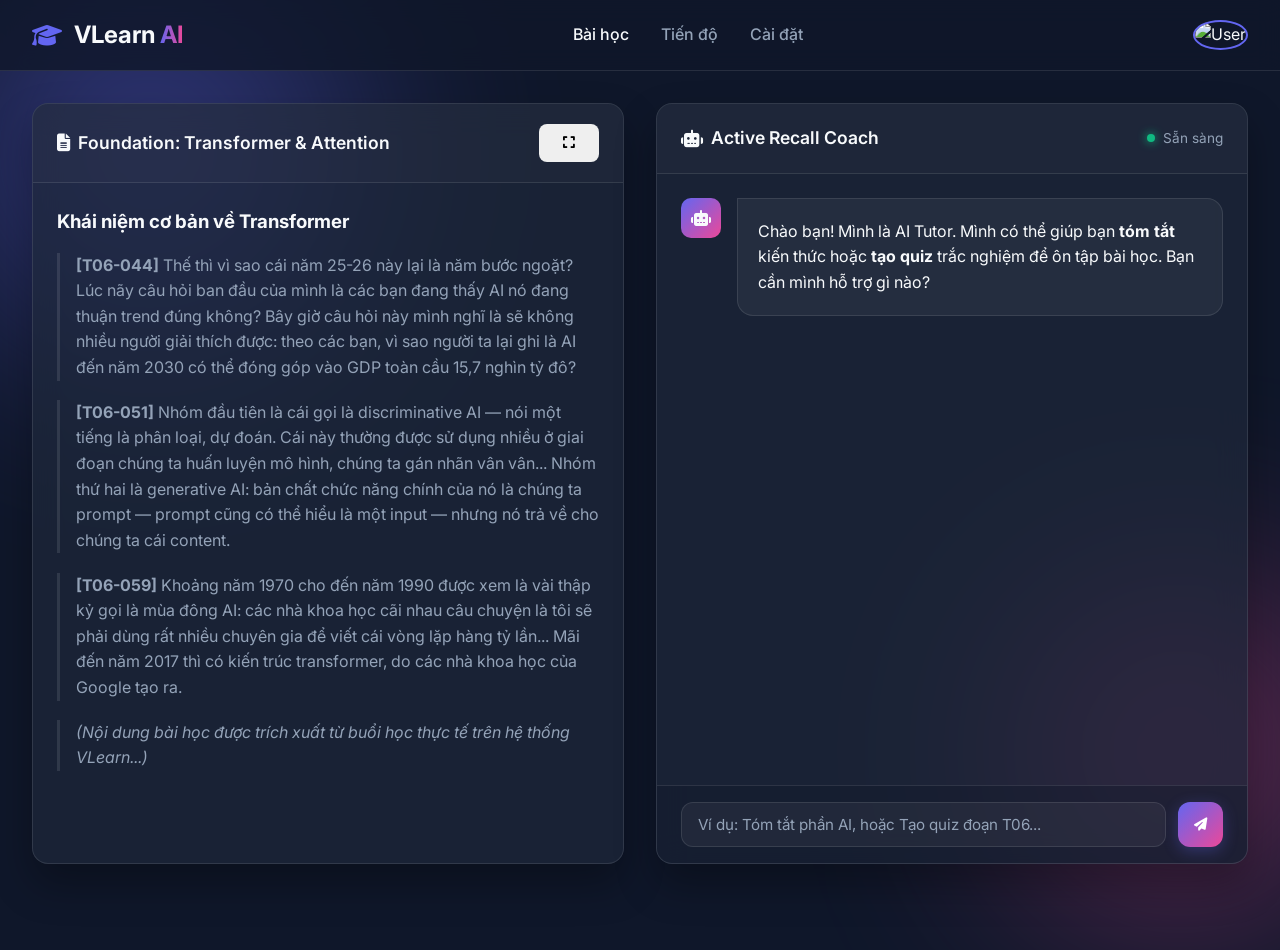
==== codebase/index.html @ 0b7d1290 "feat: update CP-02 UI mock with chat input and conversational workflow" ====
<!DOCTYPE html>
<html lang="vi">
<head>
    <meta charset="UTF-8">
    <meta name="viewport" content="width=device-width, initial-scale=1.0">
    <title>Active Recall Coach - VLearn</title>
    <link href="https://fonts.googleapis.com/css2?family=Inter:wght@300;400;500;600;700&display=swap" rel="stylesheet">
    <link rel="stylesheet" href="https://cdnjs.cloudflare.com/ajax/libs/font-awesome/6.4.0/css/all.min.css">
    <link rel="stylesheet" href="style.css">
</head>
<body>
    <div class="bg-shape bg-shape-1"></div>
    <div class="bg-shape bg-shape-2"></div>

    <header class="navbar">
        <div class="logo">
            <i class="fa-solid fa-graduation-cap"></i>
            <span>VLearn <span class="highlight">AI</span></span>
        </div>
        <div class="nav-links">
            <a href="#" class="active">Bài học</a>
            <a href="#">Tiến độ</a>
            <a href="#">Cài đặt</a>
        </div>
        <div class="user-profile">
            <img src="https://ui-avatars.com/api/?name=User&background=0D8ABC&color=fff" alt="User">
        </div>
    </header>

    <main class="container">
        <!-- Left Column: Document Viewer -->
        <section class="document-section panel glass-panel">
            <div class="panel-header">
                <h2><i class="fa-solid fa-file-lines"></i> Foundation: Transformer & Attention</h2>
                <div class="actions">
                    <button class="btn btn-icon"><i class="fa-solid fa-expand"></i></button>
                </div>
            </div>
            <div class="panel-content document-content" id="document-content">
                <h3>Khái niệm cơ bản về Transformer</h3>
                <p><strong>[T06-044]</strong> Thế thì vì sao cái năm 25-26 này lại là năm bước ngoặt? Lúc nãy câu hỏi ban đầu của mình là các bạn đang thấy AI nó đang thuận trend đúng không? Bây giờ câu hỏi này mình nghĩ là sẽ không nhiều người giải thích được: theo các bạn, vì sao người ta lại ghi là AI đến năm 2030 có thể đóng góp vào GDP toàn cầu 15,7 nghìn tỷ đô?</p>
                
                <p><strong>[T06-051]</strong> Nhóm đầu tiên là cái gọi là discriminative AI — nói một tiếng là phân loại, dự đoán. Cái này thường được sử dụng nhiều ở giai đoạn chúng ta huấn luyện mô hình, chúng ta gán nhãn vân vân... Nhóm thứ hai là generative AI: bản chất chức năng chính của nó là chúng ta prompt — prompt cũng có thể hiểu là một input — nhưng nó trả về cho chúng ta cái content.</p>
                
                <p><strong>[T06-059]</strong> Khoảng năm 1970 cho đến năm 1990 được xem là vài thập kỷ gọi là mùa đông AI: các nhà khoa học cãi nhau câu chuyện là tôi sẽ phải dùng rất nhiều chuyên gia để viết cái vòng lặp hàng tỷ lần... Mãi đến năm 2017 thì có kiến trúc transformer, do các nhà khoa học của Google tạo ra.</p>

                <p><em>(Nội dung bài học được trích xuất từ buổi học thực tế trên hệ thống VLearn...)</em></p>
            </div>
        </section>

        <!-- Right Column: Active Recall Coach -->
        <section class="coach-section panel glass-panel">
            <div class="panel-header">
                <h2><i class="fa-solid fa-robot"></i> Active Recall Coach</h2>
                <div class="status-indicator">
                    <span class="dot online"></span> Sẵn sàng
                </div>
            </div>
            
            <div class="chat-container" id="chat-container">
                <div class="message ai-message">
                    <div class="avatar"><i class="fa-solid fa-robot"></i></div>
                    <div class="message-content">
                        <p>Chào bạn! Mình là AI Tutor. Mình có thể giúp bạn <strong>tóm tắt</strong> kiến thức hoặc <strong>tạo quiz</strong> trắc nghiệm để ôn tập bài học. Bạn cần mình hỗ trợ gì nào?</p>
                    </div>
                </div>
            </div>

            <!-- Loader -->
            <div class="loader-container hidden" id="typing-indicator">
                <div class="typing">
                    <span class="circle"></span>
                    <span class="circle"></span>
                    <span class="circle"></span>
                </div>
                <p>AI đang xử lý...</p>
            </div>
            
            <!-- Chat Input Form -->
            <div class="chat-input-area">
                <textarea id="chat-input" placeholder="Ví dụ: Tóm tắt phần AI, hoặc Tạo quiz đoạn T06..." rows="1"></textarea>
                <button class="btn btn-icon btn-send" id="btn-send"><i class="fa-solid fa-paper-plane"></i></button>
            </div>
        </section>
    </main>

    <script src="app.js"></script>
</body>
</html>
---- codebase/style.css ----
/* Variables & Tokens */
:root {
    --primary-color: #6366f1;
    --primary-hover: #4f46e5;
    --secondary-color: #ec4899;
    --bg-dark: #0f172a;
    --panel-bg: rgba(30, 41, 59, 0.7);
    --glass-border: rgba(255, 255, 255, 0.1);
    --text-primary: #f8fafc;
    --text-secondary: #94a3b8;
    --success: #10b981;
    --danger: #ef4444;
    --warning: #f59e0b;
}

* {
    margin: 0;
    padding: 0;
    box-sizing: border-box;
}

body {
    font-family: 'Inter', sans-serif;
    background-color: var(--bg-dark);
    color: var(--text-primary);
    min-height: 100vh;
    overflow-x: hidden;
    position: relative;
    line-height: 1.6;
}

/* Background Shapes for Premium Look */
.bg-shape {
    position: absolute;
    border-radius: 50%;
    filter: blur(100px);
    z-index: -1;
    opacity: 0.5;
    animation: float 10s infinite ease-in-out alternate;
}

.bg-shape-1 {
    width: 500px;
    height: 500px;
    background: radial-gradient(circle, var(--primary-color), transparent);
    top: -100px;
    left: -100px;
}

.bg-shape-2 {
    width: 400px;
    height: 400px;
    background: radial-gradient(circle, var(--secondary-color), transparent);
    bottom: -50px;
    right: -100px;
    animation-delay: -5s;
}

@keyframes float {
    0% { transform: translate(0, 0) scale(1); }
    100% { transform: translate(30px, 50px) scale(1.1); }
}

/* Navbar */
.navbar {
    display: flex;
    justify-content: space-between;
    align-items: center;
    padding: 1rem 2rem;
    background: rgba(15, 23, 42, 0.8);
    backdrop-filter: blur(12px);
    border-bottom: 1px solid var(--glass-border);
    position: sticky;
    top: 0;
    z-index: 100;
}

.logo {
    font-size: 1.5rem;
    font-weight: 700;
    display: flex;
    align-items: center;
    gap: 0.75rem;
}

.logo i {
    color: var(--primary-color);
}

.highlight {
    background: linear-gradient(90deg, var(--primary-color), var(--secondary-color));
    -webkit-background-clip: text;
    -webkit-text-fill-color: transparent;
}

.nav-links {
    display: flex;
    gap: 2rem;
}

.nav-links a {
    color: var(--text-secondary);
    text-decoration: none;
    font-weight: 500;
    transition: color 0.3s;
}

.nav-links a:hover, .nav-links a.active {
    color: var(--text-primary);
}

.user-profile img {
    width: 40px;
    height: 40px;
    border-radius: 50%;
    border: 2px solid var(--primary-color);
}

/* Layout */
.container {
    display: grid;
    grid-template-columns: 1fr 1fr;
    gap: 2rem;
    padding: 2rem;
    height: calc(100vh - 75px);
}

/* Glass Panels */
.glass-panel {
    background: var(--panel-bg);
    backdrop-filter: blur(16px);
    border: 1px solid var(--glass-border);
    border-radius: 16px;
    display: flex;
    flex-direction: column;
    overflow: hidden;
    box-shadow: 0 20px 40px rgba(0, 0, 0, 0.3);
}

.panel-header {
    padding: 1.25rem 1.5rem;
    border-bottom: 1px solid var(--glass-border);
    display: flex;
    justify-content: space-between;
    align-items: center;
    background: rgba(255, 255, 255, 0.02);
}

.panel-header h2 {
    font-size: 1.1rem;
    font-weight: 600;
    display: flex;
    align-items: center;
    gap: 0.5rem;
}

.status-indicator {
    display: flex;
    align-items: center;
    gap: 0.5rem;
    font-size: 0.85rem;
    color: var(--text-secondary);
}

.dot {
    width: 8px;
    height: 8px;
    border-radius: 50%;
}
.dot.online {
    background-color: var(--success);
    box-shadow: 0 0 10px var(--success);
}

/* Content Areas */
.panel-content {
    padding: 1.5rem;
    overflow-y: auto;
    flex: 1;
}

.panel-content::-webkit-scrollbar {
    width: 6px;
}
.panel-content::-webkit-scrollbar-thumb {
    background: rgba(255, 255, 255, 0.2);
    border-radius: 10px;
}

.document-content h3 {
    margin-bottom: 1rem;
    color: var(--text-primary);
}

.document-content p {
    color: var(--text-secondary);
    margin-bottom: 1.2rem;
    padding-left: 1rem;
    border-left: 3px solid var(--glass-border);
}

/* Chat & Coach UI */
.chat-container {
    padding: 1.5rem;
    flex: 1;
    overflow-y: auto;
    display: flex;
    flex-direction: column;
    gap: 1.5rem;
}

.message {
    display: flex;
    gap: 1rem;
    animation: fadeIn 0.5s ease;
}

@keyframes fadeIn {
    from { opacity: 0; transform: translateY(10px); }
    to { opacity: 1; transform: translateY(0); }
}

.avatar {
    width: 40px;
    height: 40px;
    border-radius: 10px;
    background: linear-gradient(135deg, var(--primary-color), var(--secondary-color));
    display: flex;
    align-items: center;
    justify-content: center;
    flex-shrink: 0;
}

.message-content {
    background: rgba(255, 255, 255, 0.05);
    padding: 1.25rem;
    border-radius: 0 16px 16px 16px;
    border: 1px solid var(--glass-border);
    max-width: 90%;
}

.message.user-message {
    flex-direction: row-reverse;
}
.message.user-message .message-content {
    border-radius: 16px 0 16px 16px;
    background: rgba(99, 102, 241, 0.1);
    border-color: rgba(99, 102, 241, 0.3);
}
.message.user-message .avatar {
    background: #475569;
}

/* Buttons */
.btn {
    padding: 0.75rem 1.5rem;
    border: none;
    border-radius: 8px;
    font-weight: 600;
    font-family: inherit;
    cursor: pointer;
    transition: all 0.3s ease;
    display: inline-flex;
    align-items: center;
    gap: 0.5rem;
}

.btn-primary {
    background: linear-gradient(135deg, var(--primary-color), var(--secondary-color));
    color: white;
    box-shadow: 0 4px 15px rgba(99, 102, 241, 0.4);
}

.btn-primary:hover {
    transform: translateY(-2px);
    box-shadow: 0 6px 20px rgba(99, 102, 241, 0.6);
}

.btn-secondary {
    background: rgba(255, 255, 255, 0.1);
    color: var(--text-primary);
    border: 1px solid var(--glass-border);
}
.btn-secondary:hover {
    background: rgba(255, 255, 255, 0.15);
}

.mt-3 {
    margin-top: 1rem;
}

/* Quiz Specific */
.quiz-box {
    margin-top: 1rem;
    background: rgba(0, 0, 0, 0.2);
    border-radius: 12px;
    padding: 1.5rem;
}

.question-text {
    font-weight: 600;
    margin-bottom: 1rem;
    font-size: 1.05rem;
}

.options {
    display: flex;
    flex-direction: column;
    gap: 0.75rem;
}

.option-label {
    display: flex;
    align-items: center;
    gap: 0.75rem;
    padding: 1rem;
    background: rgba(255, 255, 255, 0.03);
    border: 1px solid var(--glass-border);
    border-radius: 8px;
    cursor: pointer;
    transition: all 0.2s;
}

.option-label:hover {
    background: rgba(255, 255, 255, 0.08);
    border-color: rgba(255, 255, 255, 0.2);
}

.option-label input[type="radio"] {
    accent-color: var(--primary-color);
    width: 1.2rem;
    height: 1.2rem;
}

.option-label.selected {
    background: rgba(99, 102, 241, 0.15);
    border-color: var(--primary-color);
}

.option-label.correct {
    background: rgba(16, 185, 129, 0.15);
    border-color: var(--success);
}

.option-label.wrong {
    background: rgba(239, 68, 68, 0.15);
    border-color: var(--danger);
}

.feedback-box {
    margin-top: 1rem;
    padding: 1rem;
    border-radius: 8px;
    font-size: 0.95rem;
    display: none;
}
.feedback-box.show {
    display: block;
    animation: fadeIn 0.3s ease;
}

.feedback-box.gap-found {
    background: rgba(245, 158, 11, 0.1);
    border-left: 4px solid var(--warning);
}

.feedback-box.all-correct {
    background: rgba(16, 185, 129, 0.1);
    border-left: 4px solid var(--success);
}

/* Typing Indicator */
.hidden {
    display: none !important;
}

.loader-container {
    display: flex;
    flex-direction: column;
    align-items: center;
    gap: 1rem;
    padding: 2rem;
    color: var(--text-secondary);
}

.typing {
    display: flex;
    gap: 0.5rem;
    background: rgba(255, 255, 255, 0.05);
    padding: 1rem 1.5rem;
    border-radius: 20px;
    border: 1px solid var(--glass-border);
}

.circle {
    display: block;
    height: 10px;
    width: 10px;
    border-radius: 50%;
    background-color: var(--text-secondary);
    animation: typing 1s infinite ease-in-out;
}

.circle:nth-child(1) { animation-delay: 0s; }
.circle:nth-child(2) { animation-delay: 0.2s; }
.circle:nth-child(3) { animation-delay: 0.4s; }

@keyframes typing {
    0%, 100% { transform: translateY(0); opacity: 0.5; }
    50% { transform: translateY(-5px); opacity: 1; }
}

/* Chat Input Area */
.chat-input-area {
    display: flex;
    gap: 0.75rem;
    padding: 1rem 1.5rem;
    background: rgba(15, 23, 42, 0.4);
    border-top: 1px solid var(--glass-border);
    align-items: flex-end;
}

.chat-input-area textarea {
    flex: 1;
    background: rgba(255, 255, 255, 0.05);
    border: 1px solid var(--glass-border);
    border-radius: 12px;
    padding: 0.75rem 1rem;
    color: var(--text-primary);
    font-family: inherit;
    resize: none;
    outline: none;
    min-height: 45px;
    max-height: 120px;
    overflow-y: auto;
    font-size: 0.95rem;
    transition: border-color 0.3s;
}

.chat-input-area textarea:focus {
    border-color: var(--primary-color);
    background: rgba(255, 255, 255, 0.08);
}

.chat-input-area textarea::placeholder {
    color: var(--text-secondary);
}

.btn-send {
    background: linear-gradient(135deg, var(--primary-color), var(--secondary-color));
    color: white;
    width: 45px;
    height: 45px;
    border-radius: 12px;
    display: flex;
    align-items: center;
    justify-content: center;
    padding: 0;
    box-shadow: 0 4px 15px rgba(99, 102, 241, 0.3);
    flex-shrink: 0;
}

.btn-send:hover {
    transform: translateY(-2px);
    box-shadow: 0 6px 20px rgba(99, 102, 241, 0.5);
}
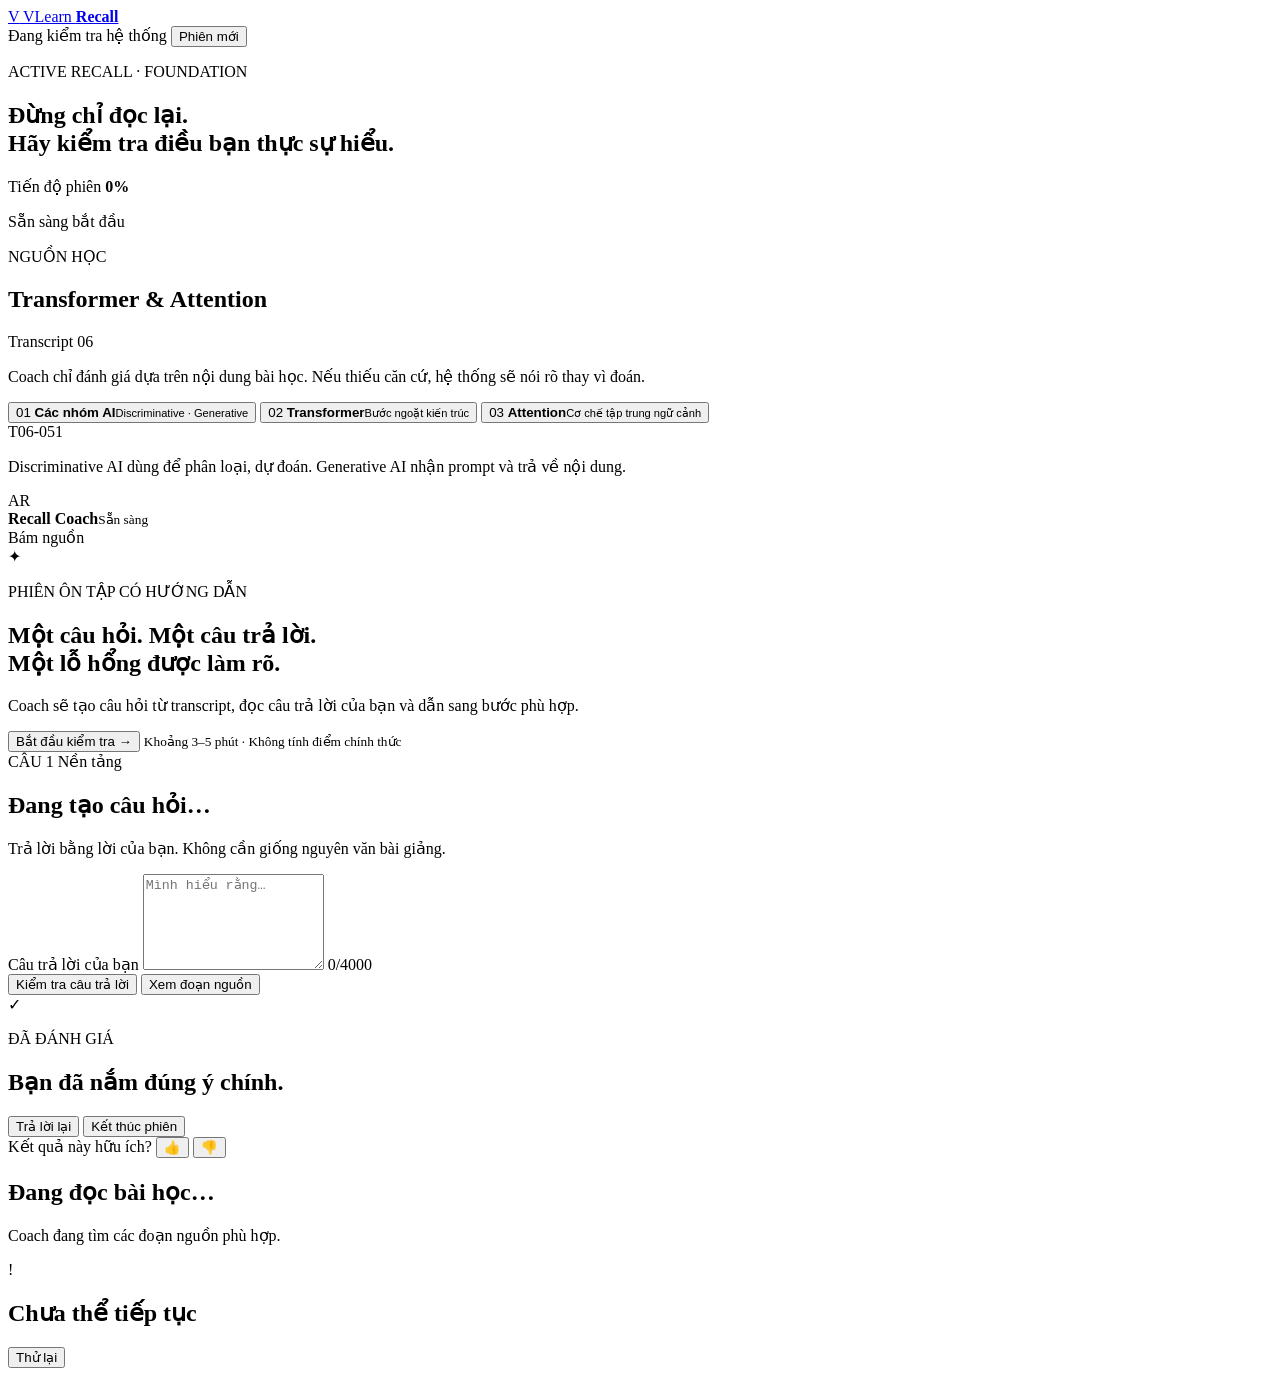
==== commit 845a2b49: "update all" ====
--- a/codebase/index.html
+++ b/codebase/index.html
@@ -1,89 +1,149 @@
-<!DOCTYPE html>
+<!doctype html>
 <html lang="vi">
 <head>
-    <meta charset="UTF-8">
-    <meta name="viewport" content="width=device-width, initial-scale=1.0">
-    <title>Active Recall Coach - VLearn</title>
-    <link href="https://fonts.googleapis.com/css2?family=Inter:wght@300;400;500;600;700&display=swap" rel="stylesheet">
-    <link rel="stylesheet" href="https://cdnjs.cloudflare.com/ajax/libs/font-awesome/6.4.0/css/all.min.css">
-    <link rel="stylesheet" href="style.css">
+  <meta charset="utf-8">
+  <meta name="viewport" content="width=device-width, initial-scale=1">
+  <meta name="description" content="Active Recall Coach giúp học viên phát hiện lỗ hổng kiến thức dựa trên transcript VLearn.">
+  <title>Active Recall Coach · VLearn</title>
+  <link rel="preconnect" href="https://fonts.googleapis.com">
+  <link rel="preconnect" href="https://fonts.gstatic.com" crossorigin>
+  <link href="https://fonts.googleapis.com/css2?family=Manrope:wght@400;500;600;700;800&display=swap" rel="stylesheet">
+  <link rel="stylesheet" href="/style.css">
 </head>
 <body>
-    <div class="bg-shape bg-shape-1"></div>
-    <div class="bg-shape bg-shape-2"></div>
+  <header class="topbar">
+    <a class="brand" href="/" aria-label="VLearn Active Recall">
+      <span class="brand-mark">V</span>
+      <span>VLearn <strong>Recall</strong></span>
+    </a>
+    <div class="topbar-actions">
+      <span id="runtime-badge" class="badge neutral">Đang kiểm tra hệ thống</span>
+      <button id="reset-session" class="button ghost" type="button">Phiên mới</button>
+    </div>
+  </header>
 
-    <header class="navbar">
-        <div class="logo">
-            <i class="fa-solid fa-graduation-cap"></i>
-            <span>VLearn <span class="highlight">AI</span></span>
+  <main class="shell">
+    <section class="hero">
+      <div>
+        <p class="eyebrow">ACTIVE RECALL · FOUNDATION</p>
+        <h1>Đừng chỉ đọc lại.<br><span>Hãy kiểm tra điều bạn thực sự hiểu.</span></h1>
+      </div>
+      <div class="progress-card" aria-label="Tiến độ phiên học">
+        <div class="progress-meta">
+          <span>Tiến độ phiên</span>
+          <strong id="progress-value">0%</strong>
         </div>
-        <div class="nav-links">
-            <a href="#" class="active">Bài học</a>
-            <a href="#">Tiến độ</a>
-            <a href="#">Cài đặt</a>
+        <div class="progress-track"><span id="progress-bar"></span></div>
+        <p id="phase-label">Sẵn sàng bắt đầu</p>
+      </div>
+    </section>
+
+    <section class="workspace">
+      <aside class="source-panel panel">
+        <div class="panel-heading">
+          <div>
+            <p class="kicker">NGUỒN HỌC</p>
+            <h2>Transformer & Attention</h2>
+          </div>
+          <span class="source-chip">Transcript 06</span>
         </div>
-        <div class="user-profile">
-            <img src="https://ui-avatars.com/api/?name=User&background=0D8ABC&color=fff" alt="User">
+        <p class="scope-note">Coach chỉ đánh giá dựa trên nội dung bài học. Nếu thiếu căn cứ, hệ thống sẽ nói rõ thay vì đoán.</p>
+        <nav class="lesson-outline" aria-label="Mục lục bài học">
+          <button class="outline-item active" type="button">
+            <span>01</span>
+            <span><strong>Các nhóm AI</strong><small>Discriminative · Generative</small></span>
+          </button>
+          <button class="outline-item" type="button">
+            <span>02</span>
+            <span><strong>Transformer</strong><small>Bước ngoặt kiến trúc</small></span>
+          </button>
+          <button class="outline-item" type="button">
+            <span>03</span>
+            <span><strong>Attention</strong><small>Cơ chế tập trung ngữ cảnh</small></span>
+          </button>
+        </nav>
+        <article id="source-card" class="source-card">
+          <div class="source-id">T06-051</div>
+          <p>Discriminative AI dùng để phân loại, dự đoán. Generative AI nhận prompt và trả về nội dung.</p>
+        </article>
+      </aside>
+
+      <section class="coach-panel panel" aria-live="polite">
+        <div class="coach-header">
+          <div class="coach-identity">
+            <span class="coach-avatar">AR</span>
+            <div><strong>Recall Coach</strong><small id="coach-status">Sẵn sàng</small></div>
+          </div>
+          <span class="grounded-label"><span></span>Bám nguồn</span>
         </div>
-    </header>
 
-    <main class="container">
-        <!-- Left Column: Document Viewer -->
-        <section class="document-section panel glass-panel">
-            <div class="panel-header">
-                <h2><i class="fa-solid fa-file-lines"></i> Foundation: Transformer & Attention</h2>
-                <div class="actions">
-                    <button class="btn btn-icon"><i class="fa-solid fa-expand"></i></button>
-                </div>
-            </div>
-            <div class="panel-content document-content" id="document-content">
-                <h3>Khái niệm cơ bản về Transformer</h3>
-                <p><strong>[T06-044]</strong> Thế thì vì sao cái năm 25-26 này lại là năm bước ngoặt? Lúc nãy câu hỏi ban đầu của mình là các bạn đang thấy AI nó đang thuận trend đúng không? Bây giờ câu hỏi này mình nghĩ là sẽ không nhiều người giải thích được: theo các bạn, vì sao người ta lại ghi là AI đến năm 2030 có thể đóng góp vào GDP toàn cầu 15,7 nghìn tỷ đô?</p>
-                
-                <p><strong>[T06-051]</strong> Nhóm đầu tiên là cái gọi là discriminative AI — nói một tiếng là phân loại, dự đoán. Cái này thường được sử dụng nhiều ở giai đoạn chúng ta huấn luyện mô hình, chúng ta gán nhãn vân vân... Nhóm thứ hai là generative AI: bản chất chức năng chính của nó là chúng ta prompt — prompt cũng có thể hiểu là một input — nhưng nó trả về cho chúng ta cái content.</p>
-                
-                <p><strong>[T06-059]</strong> Khoảng năm 1970 cho đến năm 1990 được xem là vài thập kỷ gọi là mùa đông AI: các nhà khoa học cãi nhau câu chuyện là tôi sẽ phải dùng rất nhiều chuyên gia để viết cái vòng lặp hàng tỷ lần... Mãi đến năm 2017 thì có kiến trúc transformer, do các nhà khoa học của Google tạo ra.</p>
+        <div id="empty-state" class="empty-state">
+          <div class="orb">✦</div>
+          <p class="kicker">PHIÊN ÔN TẬP CÓ HƯỚNG DẪN</p>
+          <h2>Một câu hỏi. Một câu trả lời.<br>Một lỗ hổng được làm rõ.</h2>
+          <p>Coach sẽ tạo câu hỏi từ transcript, đọc câu trả lời của bạn và dẫn sang bước phù hợp.</p>
+          <button id="start-session" class="button primary" type="button">
+            Bắt đầu kiểm tra <span>→</span>
+          </button>
+          <small>Khoảng 3–5 phút · Không tính điểm chính thức</small>
+        </div>
 
-                <p><em>(Nội dung bài học được trích xuất từ buổi học thực tế trên hệ thống VLearn...)</em></p>
-            </div>
-        </section>
+        <div id="learning-state" class="learning-state hidden">
+          <div class="step-row">
+            <span id="step-chip" class="step-chip">CÂU 1</span>
+            <span id="difficulty-chip" class="difficulty-chip">Nền tảng</span>
+          </div>
+          <h2 id="question-text">Đang tạo câu hỏi…</h2>
+          <p class="answer-hint">Trả lời bằng lời của bạn. Không cần giống nguyên văn bài giảng.</p>
+          <label class="answer-box">
+            <span class="sr-only">Câu trả lời của bạn</span>
+            <textarea id="answer-input" rows="6" maxlength="4000" placeholder="Mình hiểu rằng…"></textarea>
+            <span class="answer-meta"><span id="char-count">0</span>/4000</span>
+          </label>
+          <div class="action-row">
+            <button id="submit-answer" class="button primary" type="button">Kiểm tra câu trả lời</button>
+            <button id="show-source" class="button ghost" type="button">Xem đoạn nguồn</button>
+          </div>
+        </div>
 
-        <!-- Right Column: Active Recall Coach -->
-        <section class="coach-section panel glass-panel">
-            <div class="panel-header">
-                <h2><i class="fa-solid fa-robot"></i> Active Recall Coach</h2>
-                <div class="status-indicator">
-                    <span class="dot online"></span> Sẵn sàng
-                </div>
-            </div>
-            
-            <div class="chat-container" id="chat-container">
-                <div class="message ai-message">
-                    <div class="avatar"><i class="fa-solid fa-robot"></i></div>
-                    <div class="message-content">
-                        <p>Chào bạn! Mình là AI Tutor. Mình có thể giúp bạn <strong>tóm tắt</strong> kiến thức hoặc <strong>tạo quiz</strong> trắc nghiệm để ôn tập bài học. Bạn cần mình hỗ trợ gì nào?</p>
-                    </div>
-                </div>
-            </div>
+        <div id="result-state" class="result-state hidden">
+          <div id="result-icon" class="result-icon">✓</div>
+          <p id="result-label" class="kicker">ĐÃ ĐÁNH GIÁ</p>
+          <h2 id="result-title">Bạn đã nắm đúng ý chính.</h2>
+          <p id="feedback-text"></p>
+          <div id="gap-list" class="gap-list hidden"></div>
+          <blockquote id="evidence-card" class="evidence-card hidden">
+            <span id="evidence-id"></span>
+            <p id="evidence-quote"></p>
+          </blockquote>
+          <div class="action-row">
+            <button id="try-again" class="button primary" type="button">Trả lời lại</button>
+            <button id="restart" class="button ghost" type="button">Kết thúc phiên</button>
+          </div>
+          <div class="feedback-row">
+            <span>Kết quả này hữu ích?</span>
+            <button class="feedback-button" data-feedback="true" type="button" aria-label="Hữu ích">👍</button>
+            <button class="feedback-button" data-feedback="false" type="button" aria-label="Không hữu ích">👎</button>
+            <span id="feedback-sent"></span>
+          </div>
+        </div>
 
-            <!-- Loader -->
-            <div class="loader-container hidden" id="typing-indicator">
-                <div class="typing">
-                    <span class="circle"></span>
-                    <span class="circle"></span>
-                    <span class="circle"></span>
-                </div>
-                <p>AI đang xử lý...</p>
-            </div>
-            
-            <!-- Chat Input Form -->
-            <div class="chat-input-area">
-                <textarea id="chat-input" placeholder="Ví dụ: Tóm tắt phần AI, hoặc Tạo quiz đoạn T06..." rows="1"></textarea>
-                <button class="btn btn-icon btn-send" id="btn-send"><i class="fa-solid fa-paper-plane"></i></button>
-            </div>
-        </section>
-    </main>
+        <div id="loading-state" class="loading-state hidden">
+          <div class="loader"></div>
+          <h2 id="loading-title">Đang đọc bài học…</h2>
+          <p id="loading-copy">Coach đang tìm các đoạn nguồn phù hợp.</p>
+        </div>
 
-    <script src="app.js"></script>
+        <div id="error-state" class="error-state hidden" role="alert">
+          <span>!</span>
+          <h2>Chưa thể tiếp tục</h2>
+          <p id="error-message"></p>
+          <button id="retry" class="button primary" type="button">Thử lại</button>
+        </div>
+      </section>
+    </section>
+  </main>
+
+  <script src="/app.js" defer></script>
 </body>
 </html>
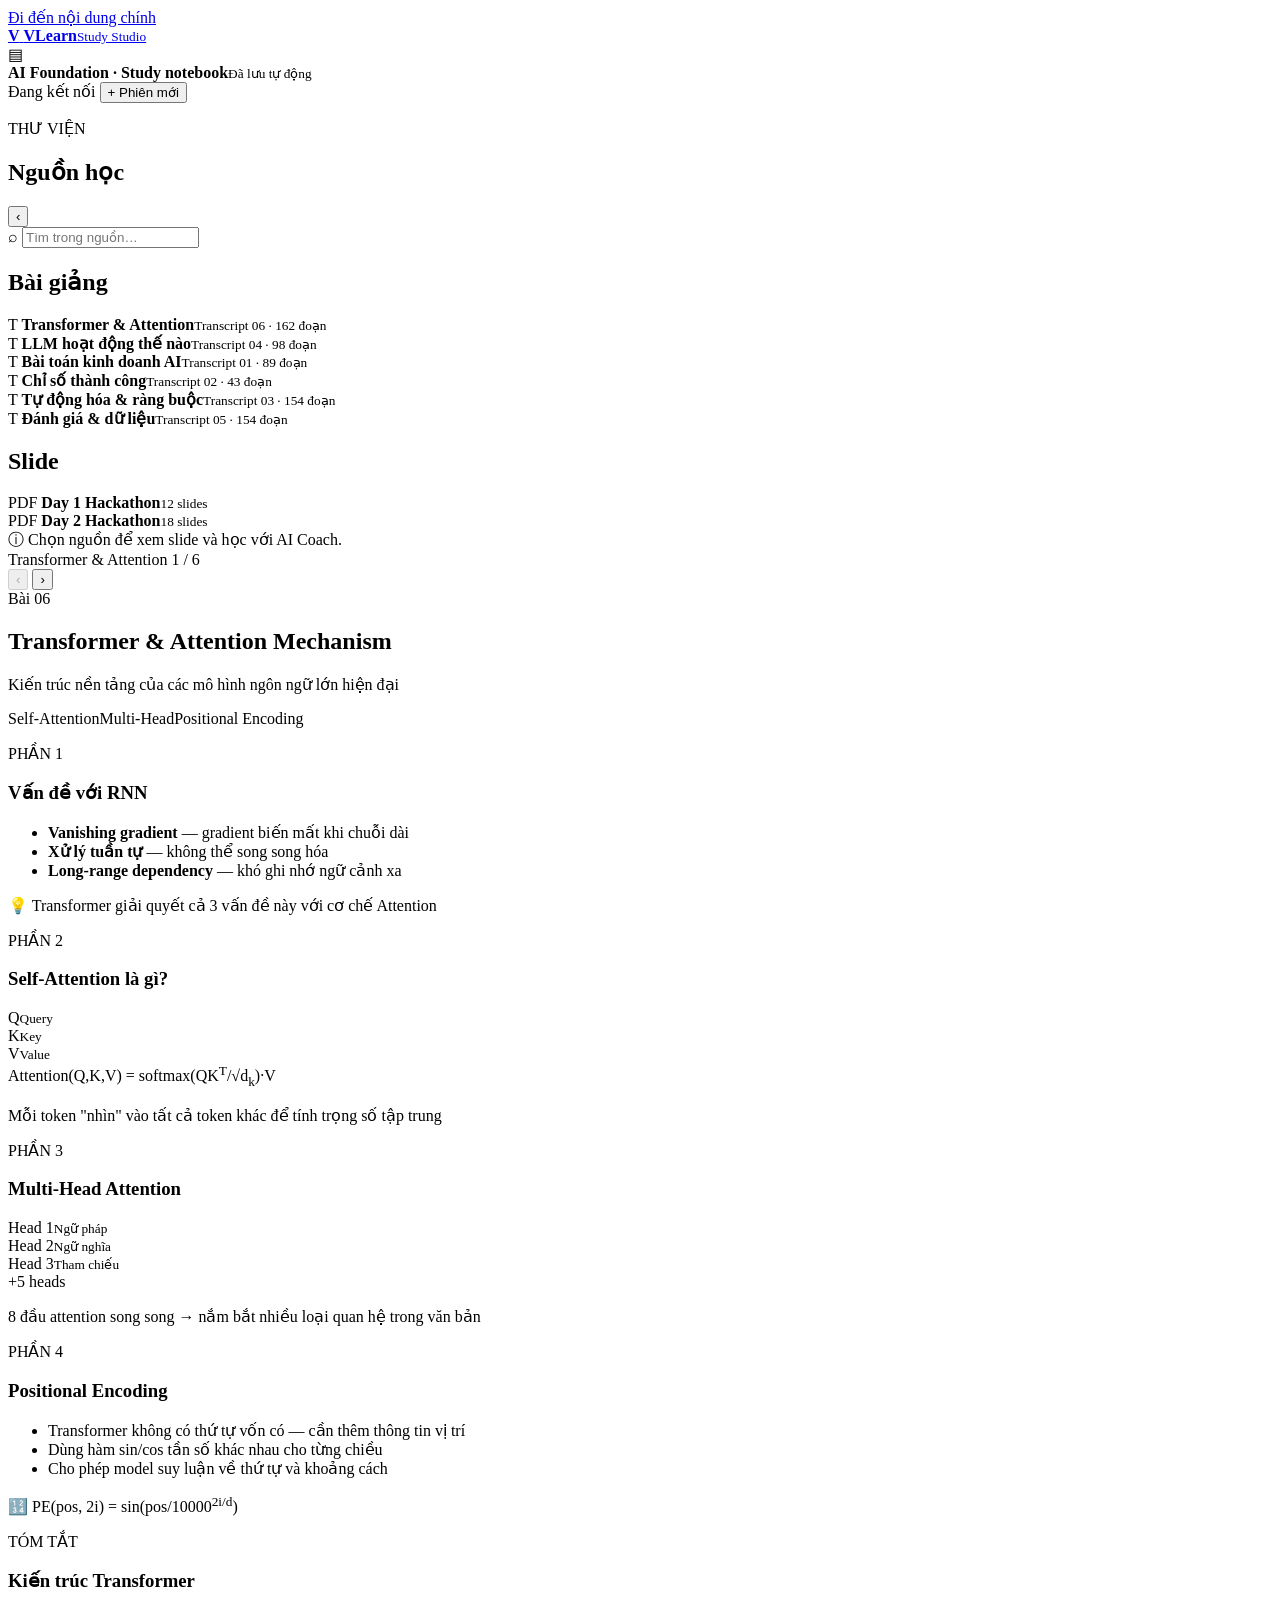
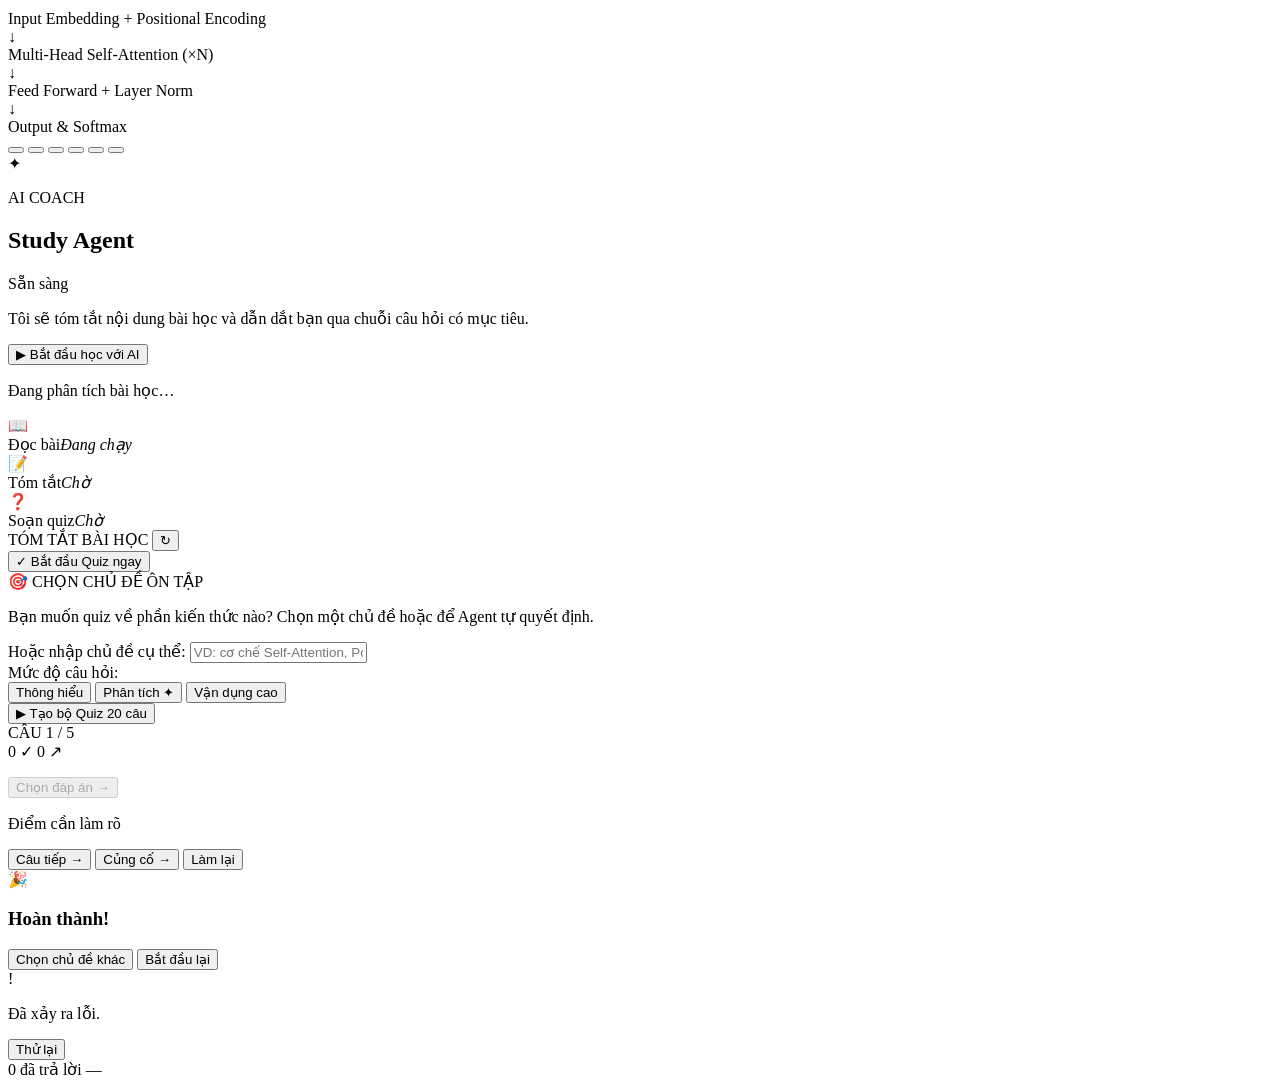
==== commit 71ff4a13: "feat: Active Recall Coach enhancements (20-25 questions quiz, topic selection dialog, HOTS bloom lev" ====
--- a/codebase/index.html
+++ b/codebase/index.html
@@ -3,147 +3,372 @@
 <head>
   <meta charset="utf-8">
   <meta name="viewport" content="width=device-width, initial-scale=1">
-  <meta name="description" content="Active Recall Coach giúp học viên phát hiện lỗ hổng kiến thức dựa trên transcript VLearn.">
-  <title>Active Recall Coach · VLearn</title>
+  <meta name="description" content="VLearn Study Studio — học tập thông minh từ bài giảng với AI Coach.">
+  <meta name="theme-color" content="#edf4ff">
+  <title>VLearn Study Studio</title>
   <link rel="preconnect" href="https://fonts.googleapis.com">
   <link rel="preconnect" href="https://fonts.gstatic.com" crossorigin>
-  <link href="https://fonts.googleapis.com/css2?family=Manrope:wght@400;500;600;700;800&display=swap" rel="stylesheet">
+  <link href="https://fonts.googleapis.com/css2?family=Nunito:wght@400;500;600;700;800;900&family=DM+Serif+Display:ital@0;1&display=swap" rel="stylesheet">
   <link rel="stylesheet" href="/style.css">
 </head>
 <body>
-  <header class="topbar">
-    <a class="brand" href="/" aria-label="VLearn Active Recall">
-      <span class="brand-mark">V</span>
-      <span>VLearn <strong>Recall</strong></span>
+  <a class="skip-link" href="#workspace">Đi đến nội dung chính</a>
+
+  <header class="app-header">
+    <a class="brand" href="/" aria-label="VLearn Study Studio">
+      <span class="brand-orbit" aria-hidden="true"><i></i><i></i><b>V</b></span>
+      <span><strong>VLearn</strong><small>Study Studio</small></span>
     </a>
-    <div class="topbar-actions">
-      <span id="runtime-badge" class="badge neutral">Đang kiểm tra hệ thống</span>
-      <button id="reset-session" class="button ghost" type="button">Phiên mới</button>
+    <div class="notebook-title">
+      <span class="document-icon" aria-hidden="true">▤</span>
+      <div><b>AI Foundation · Study notebook</b><small id="save-status">Đã lưu tự động</small></div>
+    </div>
+    <div class="header-actions">
+      <span id="runtime-badge" class="runtime-badge checking">Đang kết nối</span>
+      <button id="reset-session" class="new-session" type="button">+ Phiên mới</button>
     </div>
   </header>
 
-  <main class="shell">
-    <section class="hero">
-      <div>
-        <p class="eyebrow">ACTIVE RECALL · FOUNDATION</p>
-        <h1>Đừng chỉ đọc lại.<br><span>Hãy kiểm tra điều bạn thực sự hiểu.</span></h1>
-      </div>
-      <div class="progress-card" aria-label="Tiến độ phiên học">
-        <div class="progress-meta">
-          <span>Tiến độ phiên</span>
-          <strong id="progress-value">0%</strong>
-        </div>
-        <div class="progress-track"><span id="progress-bar"></span></div>
-        <p id="phase-label">Sẵn sàng bắt đầu</p>
+  <main id="workspace" class="workspace">
+
+    <!-- ===== LEFT: Source Library (no checkboxes) ===== -->
+    <aside class="sources-pane pane">
+      <div class="pane-header">
+        <div><p class="overline">THƯ VIỆN</p><h1>Nguồn học</h1></div>
+        <button id="collapse-sources" class="icon-button" type="button" aria-label="Thu gọn nguồn">‹</button>
+      </div>
+
+      <label class="source-search">
+        <span aria-hidden="true">⌕</span>
+        <input id="source-filter" type="search" placeholder="Tìm trong nguồn…" autocomplete="off">
+      </label>
+
+      <div id="source-list" class="source-list">
+        <section class="source-group">
+          <h2>Bài giảng</h2>
+          <div class="source-item active" data-search="transcript 06 transformer attention" data-id="transcript-06-clean" tabindex="0" role="button" aria-pressed="true">
+            <span class="source-type transcript">T</span>
+            <span><b>Transformer &amp; Attention</b><small>Transcript 06 · 162 đoạn</small></span>
+            <i class="src-active-dot"></i>
+          </div>
+          <div class="source-item" data-search="transcript 04 llm foundation" data-id="transcript-04-clean" tabindex="0" role="button" aria-pressed="false">
+            <span class="source-type transcript">T</span>
+            <span><b>LLM hoạt động thế nào</b><small>Transcript 04 · 98 đoạn</small></span>
+            <i class="src-active-dot"></i>
+          </div>
+          <div class="source-item" data-search="transcript 01 bài toán kinh doanh" data-id="transcript-01-clean" tabindex="0" role="button" aria-pressed="false">
+            <span class="source-type transcript">T</span>
+            <span><b>Bài toán kinh doanh AI</b><small>Transcript 01 · 89 đoạn</small></span>
+            <i class="src-active-dot"></i>
+          </div>
+          <div class="source-item" data-search="transcript 02 chỉ số thành công" data-id="transcript-02-clean" tabindex="0" role="button" aria-pressed="false">
+            <span class="source-type transcript">T</span>
+            <span><b>Chỉ số thành công</b><small>Transcript 02 · 43 đoạn</small></span>
+            <i class="src-active-dot"></i>
+          </div>
+          <div class="source-item" data-search="transcript 03 tự động hóa ràng buộc" data-id="transcript-03-clean" tabindex="0" role="button" aria-pressed="false">
+            <span class="source-type transcript">T</span>
+            <span><b>Tự động hóa &amp; ràng buộc</b><small>Transcript 03 · 154 đoạn</small></span>
+            <i class="src-active-dot"></i>
+          </div>
+          <div class="source-item" data-search="transcript 05 đánh giá dữ liệu" data-id="transcript-05-clean" tabindex="0" role="button" aria-pressed="false">
+            <span class="source-type transcript">T</span>
+            <span><b>Đánh giá &amp; dữ liệu</b><small>Transcript 05 · 154 đoạn</small></span>
+            <i class="src-active-dot"></i>
+          </div>
+        </section>
+        <section class="source-group">
+          <h2>Slide</h2>
+          <div class="source-item source-slide" data-search="slide day 1 pdf" data-slide="day1" tabindex="0" role="button" aria-pressed="false">
+            <span class="source-type pdf">PDF</span>
+            <span><b>Day 1 Hackathon</b><small>12 slides</small></span>
+            <i class="src-active-dot"></i>
+          </div>
+          <div class="source-item source-slide" data-search="slide day 2 pdf" data-slide="day2" tabindex="0" role="button" aria-pressed="false">
+            <span class="source-type pdf">PDF</span>
+            <span><b>Day 2 Hackathon</b><small>18 slides</small></span>
+            <i class="src-active-dot"></i>
+          </div>
+        </section>
+      </div>
+
+      <div class="source-footnote"><span>ⓘ</span> Chọn nguồn để xem slide và học với AI Coach.</div>
+    </aside>
+
+    <!-- ===== CENTER: Slide Viewer ===== -->
+    <section class="main-pane" id="slide-pane">
+      <!-- Slide toolbar -->
+      <div class="slide-toolbar">
+        <div class="slide-info">
+          <span class="slide-source-label" id="slide-source-label">Transformer &amp; Attention</span>
+          <span class="slide-counter"><span id="slide-current">1</span> / <span id="slide-total">6</span></span>
+        </div>
+        <div class="slide-nav-controls">
+          <button id="slide-prev" class="slide-nav-btn" type="button" aria-label="Slide trước" disabled>‹</button>
+          <button id="slide-next" class="slide-nav-btn" type="button" aria-label="Slide tiếp theo">›</button>
+        </div>
+      </div>
+
+      <!-- Slide stage -->
+      <div class="slide-stage" id="slide-stage">
+        <div class="slide-track" id="slide-track">
+          <!-- Slide 1 -->
+          <div class="slide-card active" data-slide-index="0">
+            <div class="slide-inner slide-hero">
+              <div class="slide-badge">Bài 06</div>
+              <h2>Transformer &amp; Attention Mechanism</h2>
+              <p>Kiến trúc nền tảng của các mô hình ngôn ngữ lớn hiện đại</p>
+              <div class="slide-tags"><span>Self-Attention</span><span>Multi-Head</span><span>Positional Encoding</span></div>
+            </div>
+          </div>
+          <!-- Slide 2 -->
+          <div class="slide-card" data-slide-index="1">
+            <div class="slide-inner">
+              <p class="slide-overline">PHẦN 1</p>
+              <h3>Vấn đề với RNN</h3>
+              <ul class="slide-bullets">
+                <li><strong>Vanishing gradient</strong> — gradient biến mất khi chuỗi dài</li>
+                <li><strong>Xử lý tuần tự</strong> — không thể song song hóa</li>
+                <li><strong>Long-range dependency</strong> — khó ghi nhớ ngữ cảnh xa</li>
+              </ul>
+              <div class="slide-note">💡 Transformer giải quyết cả 3 vấn đề này với cơ chế Attention</div>
+            </div>
+          </div>
+          <!-- Slide 3 -->
+          <div class="slide-card" data-slide-index="2">
+            <div class="slide-inner">
+              <p class="slide-overline">PHẦN 2</p>
+              <h3>Self-Attention là gì?</h3>
+              <div class="slide-diagram">
+                <div class="diag-row">
+                  <div class="diag-box q">Q<small>Query</small></div>
+                  <div class="diag-box k">K<small>Key</small></div>
+                  <div class="diag-box v">V<small>Value</small></div>
+                </div>
+                <div class="diag-formula">Attention(Q,K,V) = softmax(QK<sup>T</sup>/√d<sub>k</sub>)·V</div>
+              </div>
+              <p class="slide-caption">Mỗi token "nhìn" vào tất cả token khác để tính trọng số tập trung</p>
+            </div>
+          </div>
+          <!-- Slide 4 -->
+          <div class="slide-card" data-slide-index="3">
+            <div class="slide-inner">
+              <p class="slide-overline">PHẦN 3</p>
+              <h3>Multi-Head Attention</h3>
+              <div class="slide-heads-grid">
+                <div class="head-item"><span>Head 1</span><small>Ngữ pháp</small></div>
+                <div class="head-item"><span>Head 2</span><small>Ngữ nghĩa</small></div>
+                <div class="head-item"><span>Head 3</span><small>Tham chiếu</small></div>
+                <div class="head-item head-more">+5 heads</div>
+              </div>
+              <p class="slide-caption">8 đầu attention song song → nắm bắt nhiều loại quan hệ trong văn bản</p>
+            </div>
+          </div>
+          <!-- Slide 5 -->
+          <div class="slide-card" data-slide-index="4">
+            <div class="slide-inner">
+              <p class="slide-overline">PHẦN 4</p>
+              <h3>Positional Encoding</h3>
+              <ul class="slide-bullets">
+                <li>Transformer không có thứ tự vốn có — cần thêm thông tin vị trí</li>
+                <li>Dùng hàm sin/cos tần số khác nhau cho từng chiều</li>
+                <li>Cho phép model suy luận về thứ tự và khoảng cách</li>
+              </ul>
+              <div class="slide-note">🔢 PE(pos, 2i) = sin(pos/10000<sup>2i/d</sup>)</div>
+            </div>
+          </div>
+          <!-- Slide 6 -->
+          <div class="slide-card" data-slide-index="5">
+            <div class="slide-inner slide-summary-slide">
+              <p class="slide-overline">TÓM TẮT</p>
+              <h3>Kiến trúc Transformer</h3>
+              <div class="arch-steps">
+                <div class="arch-step">Input Embedding + Positional Encoding</div>
+                <div class="arch-arrow">↓</div>
+                <div class="arch-step">Multi-Head Self-Attention (×N)</div>
+                <div class="arch-arrow">↓</div>
+                <div class="arch-step">Feed Forward + Layer Norm</div>
+                <div class="arch-arrow">↓</div>
+                <div class="arch-step">Output &amp; Softmax</div>
+              </div>
+            </div>
+          </div>
+        </div>
+      </div>
+
+      <!-- Slide dots -->
+      <div class="slide-dots" id="slide-dots">
+        <button class="dot active" data-idx="0" type="button" aria-label="Slide 1"></button>
+        <button class="dot" data-idx="1" type="button" aria-label="Slide 2"></button>
+        <button class="dot" data-idx="2" type="button" aria-label="Slide 3"></button>
+        <button class="dot" data-idx="3" type="button" aria-label="Slide 4"></button>
+        <button class="dot" data-idx="4" type="button" aria-label="Slide 5"></button>
+        <button class="dot" data-idx="5" type="button" aria-label="Slide 6"></button>
       </div>
     </section>
 
-    <section class="workspace">
-      <aside class="source-panel panel">
-        <div class="panel-heading">
+    <!-- ===== RIGHT: Agent Panel ===== -->
+    <aside class="agent-pane pane" id="agent-pane">
+      <div class="pane-header agent-header">
+        <div class="agent-identity">
+          <div class="agent-avatar" aria-hidden="true">
+            <span class="agent-pulse"></span>
+            <span class="agent-icon">✦</span>
+          </div>
           <div>
-            <p class="kicker">NGUỒN HỌC</p>
-            <h2>Transformer & Attention</h2>
-          </div>
-          <span class="source-chip">Transcript 06</span>
-        </div>
-        <p class="scope-note">Coach chỉ đánh giá dựa trên nội dung bài học. Nếu thiếu căn cứ, hệ thống sẽ nói rõ thay vì đoán.</p>
-        <nav class="lesson-outline" aria-label="Mục lục bài học">
-          <button class="outline-item active" type="button">
-            <span>01</span>
-            <span><strong>Các nhóm AI</strong><small>Discriminative · Generative</small></span>
+            <p class="overline">AI COACH</p>
+            <h1>Study Agent</h1>
+          </div>
+        </div>
+        <div class="agent-status-chip" id="agent-status-chip">
+          <span class="status-dot"></span>
+          <span id="agent-status-label">Sẵn sàng</span>
+        </div>
+      </div>
+
+      <!-- Agent thinking / stream area -->
+      <div class="agent-stream" id="agent-stream">
+        <!-- Welcome state -->
+        <div class="agent-welcome" id="agent-welcome">
+          <div class="welcome-illustration" aria-hidden="true">
+            <div class="welcome-orb"></div>
+          </div>
+          <p class="welcome-msg">Tôi sẽ tóm tắt nội dung bài học và dẫn dắt bạn qua chuỗi câu hỏi có mục tiêu.</p>
+          <button id="agent-start-btn" class="agent-action-btn" type="button">
+            <span>▶</span> Bắt đầu học với AI
           </button>
-          <button class="outline-item" type="button">
-            <span>02</span>
-            <span><strong>Transformer</strong><small>Bước ngoặt kiến trúc</small></span>
+        </div>
+
+        <!-- Thinking / loading state -->
+        <div class="agent-thinking hidden" id="agent-thinking">
+          <div class="thinking-dots"><span></span><span></span><span></span></div>
+          <p id="agent-thinking-text">Đang phân tích bài học…</p>
+          <div class="agent-progress-steps" id="agent-progress-steps">
+            <div class="ap-step" id="ap-read"><div class="ap-icon">📖</div><span>Đọc bài</span><em>Đang chạy</em></div>
+            <div class="ap-step" id="ap-summarize"><div class="ap-icon">📝</div><span>Tóm tắt</span><em>Chờ</em></div>
+            <div class="ap-step" id="ap-quiz"><div class="ap-icon">❓</div><span>Soạn quiz</span><em>Chờ</em></div>
+          </div>
+        </div>
+
+        <!-- Summary state -->
+        <div class="agent-summary hidden" id="agent-summary">
+          <div class="summary-header">
+            <span class="summary-tag">TÓM TẮT BÀI HỌC</span>
+            <button class="summary-refresh" id="summary-refresh" type="button" title="Tóm tắt lại">↻</button>
+          </div>
+          <div class="summary-body" id="summary-body">
+            <!-- filled by JS -->
+          </div>
+          <button class="agent-action-btn start-quiz-btn" id="agent-quiz-start" type="button">
+            <span>✓</span> Bắt đầu Quiz ngay
           </button>
-          <button class="outline-item" type="button">
-            <span>03</span>
-            <span><strong>Attention</strong><small>Cơ chế tập trung ngữ cảnh</small></span>
+        </div>
+
+        <!-- Topic Selection -->
+        <div class="agent-topic-select hidden" id="agent-topic-select">
+          <div class="topic-select-header">
+            <span class="topic-select-tag">🎯 CHỌN CHỦ ĐỀ ÔN TẬP</span>
+            <p class="topic-select-desc">Bạn muốn quiz về phần kiến thức nào? Chọn một chủ đề hoặc để Agent tự quyết định.</p>
+          </div>
+          <div class="topic-chips" id="topic-chips">
+            <!-- filled by JS based on lesson -->
+          </div>
+          <div class="topic-custom-wrap">
+            <label for="topic-custom-input" class="topic-custom-label">Hoặc nhập chủ đề cụ thể:</label>
+            <input id="topic-custom-input" class="topic-custom-input" type="text"
+              placeholder="VD: cơ chế Self-Attention, Positional Encoding…"
+              maxlength="200" autocomplete="off">
+          </div>
+          <div class="topic-bloom-wrap">
+            <label class="topic-bloom-label">Mức độ câu hỏi:</label>
+            <div class="bloom-chips" role="radiogroup" aria-label="Mức độ Bloom">
+              <button class="bloom-chip" data-level="understand" type="button">Thông hiểu</button>
+              <button class="bloom-chip active" data-level="analyze" type="button">Phân tích ✦</button>
+              <button class="bloom-chip" data-level="evaluate" type="button">Vận dụng cao</button>
+            </div>
+          </div>
+          <button class="agent-action-btn" id="topic-confirm-btn" type="button">
+            <span>▶</span> Tạo bộ Quiz 20 câu
           </button>
-        </nav>
-        <article id="source-card" class="source-card">
-          <div class="source-id">T06-051</div>
-          <p>Discriminative AI dùng để phân loại, dự đoán. Generative AI nhận prompt và trả về nội dung.</p>
-        </article>
-      </aside>
-
-      <section class="coach-panel panel" aria-live="polite">
-        <div class="coach-header">
-          <div class="coach-identity">
-            <span class="coach-avatar">AR</span>
-            <div><strong>Recall Coach</strong><small id="coach-status">Sẵn sàng</small></div>
-          </div>
-          <span class="grounded-label"><span></span>Bám nguồn</span>
-        </div>
-
-        <div id="empty-state" class="empty-state">
-          <div class="orb">✦</div>
-          <p class="kicker">PHIÊN ÔN TẬP CÓ HƯỚNG DẪN</p>
-          <h2>Một câu hỏi. Một câu trả lời.<br>Một lỗ hổng được làm rõ.</h2>
-          <p>Coach sẽ tạo câu hỏi từ transcript, đọc câu trả lời của bạn và dẫn sang bước phù hợp.</p>
-          <button id="start-session" class="button primary" type="button">
-            Bắt đầu kiểm tra <span>→</span>
-          </button>
-          <small>Khoảng 3–5 phút · Không tính điểm chính thức</small>
-        </div>
-
-        <div id="learning-state" class="learning-state hidden">
-          <div class="step-row">
-            <span id="step-chip" class="step-chip">CÂU 1</span>
-            <span id="difficulty-chip" class="difficulty-chip">Nền tảng</span>
-          </div>
-          <h2 id="question-text">Đang tạo câu hỏi…</h2>
-          <p class="answer-hint">Trả lời bằng lời của bạn. Không cần giống nguyên văn bài giảng.</p>
-          <label class="answer-box">
-            <span class="sr-only">Câu trả lời của bạn</span>
-            <textarea id="answer-input" rows="6" maxlength="4000" placeholder="Mình hiểu rằng…"></textarea>
-            <span class="answer-meta"><span id="char-count">0</span>/4000</span>
-          </label>
-          <div class="action-row">
-            <button id="submit-answer" class="button primary" type="button">Kiểm tra câu trả lời</button>
-            <button id="show-source" class="button ghost" type="button">Xem đoạn nguồn</button>
-          </div>
-        </div>
-
-        <div id="result-state" class="result-state hidden">
-          <div id="result-icon" class="result-icon">✓</div>
-          <p id="result-label" class="kicker">ĐÃ ĐÁNH GIÁ</p>
-          <h2 id="result-title">Bạn đã nắm đúng ý chính.</h2>
-          <p id="feedback-text"></p>
-          <div id="gap-list" class="gap-list hidden"></div>
-          <blockquote id="evidence-card" class="evidence-card hidden">
-            <span id="evidence-id"></span>
-            <p id="evidence-quote"></p>
-          </blockquote>
-          <div class="action-row">
-            <button id="try-again" class="button primary" type="button">Trả lời lại</button>
-            <button id="restart" class="button ghost" type="button">Kết thúc phiên</button>
-          </div>
-          <div class="feedback-row">
-            <span>Kết quả này hữu ích?</span>
-            <button class="feedback-button" data-feedback="true" type="button" aria-label="Hữu ích">👍</button>
-            <button class="feedback-button" data-feedback="false" type="button" aria-label="Không hữu ích">👎</button>
-            <span id="feedback-sent"></span>
-          </div>
-        </div>
-
-        <div id="loading-state" class="loading-state hidden">
-          <div class="loader"></div>
-          <h2 id="loading-title">Đang đọc bài học…</h2>
-          <p id="loading-copy">Coach đang tìm các đoạn nguồn phù hợp.</p>
-        </div>
-
-        <div id="error-state" class="error-state hidden" role="alert">
-          <span>!</span>
-          <h2>Chưa thể tiếp tục</h2>
-          <p id="error-message"></p>
-          <button id="retry" class="button primary" type="button">Thử lại</button>
-        </div>
-      </section>
-    </section>
+        </div>
+
+        <!-- Quiz flow -->
+        <div class="agent-quiz-flow hidden" id="agent-quiz-flow">
+          <!-- Question card -->
+          <div class="quiz-flow-header">
+            <span class="quiz-flow-label" id="qf-label">CÂU 1 / 5</span>
+            <div class="qf-metrics">
+              <span id="qf-correct">0 ✓</span>
+              <span id="qf-gaps">0 ↗</span>
+            </div>
+          </div>
+          <div class="qf-question-card" id="qf-question-card">
+            <p id="qf-question-text"></p>
+          </div>
+          <div class="qf-options" id="qf-options" role="radiogroup" aria-label="Đáp án">
+            <!-- options rendered by JS -->
+          </div>
+          <div class="qf-actions">
+            <button class="agent-submit-btn" id="qf-submit" type="button" disabled>Chọn đáp án →</button>
+          </div>
+
+          <!-- Result inline -->
+          <div class="qf-result hidden" id="qf-result">
+            <div class="qf-result-mark" id="qf-result-mark"></div>
+            <p class="qf-result-title" id="qf-result-title"></p>
+            <div class="qf-explanation" id="qf-explanation"></div>
+            <div class="qf-misconception hidden" id="qf-misconception">
+              <span>Điểm cần làm rõ</span>
+              <p id="qf-misconception-text"></p>
+            </div>
+            <div class="qf-nav-btns">
+              <button class="qf-next-btn hidden" id="qf-next" type="button">Câu tiếp →</button>
+              <button class="qf-reinforce-btn hidden" id="qf-reinforce" type="button">Củng cố →</button>
+              <button class="qf-restart-btn" id="qf-restart" type="button">Làm lại</button>
+            </div>
+          </div>
+        </div>
+
+        <!-- Done state -->
+        <div class="agent-done hidden" id="agent-done">
+          <div class="done-mark">🎉</div>
+          <h3>Hoàn thành!</h3>
+          <p id="done-summary-text"></p>
+          <!-- Gap summary -->
+          <div class="done-gap-section" id="done-gap-section">
+            <!-- filled by JS -->
+          </div>
+          <div class="done-actions">
+            <button class="agent-action-btn done-retry-btn" id="done-retry-topic" type="button">Chọn chủ đề khác</button>
+            <button class="agent-action-btn agent-action-btn--ghost" id="done-restart" type="button">Bắt đầu lại</button>
+          </div>
+        </div>
+
+        <!-- Error state -->
+        <div class="agent-error hidden" id="agent-error">
+          <div class="error-icon">!</div>
+          <p id="agent-error-text">Đã xảy ra lỗi.</p>
+          <button class="agent-action-btn" id="agent-retry" type="button">Thử lại</button>
+        </div>
+      </div>
+
+      <!-- Progress bar at bottom -->
+      <div class="agent-progress-bar-wrap">
+        <div class="agent-progress-bar">
+          <div class="agent-progress-fill" id="agent-progress-fill" style="width:0%"></div>
+        </div>
+        <div class="agent-progress-meta">
+          <span id="agent-answered">0 đã trả lời</span>
+          <span id="agent-accuracy">—</span>
+        </div>
+      </div>
+    </aside>
   </main>
 
+  <!-- Hidden inputs -->
+  <input id="lesson-id" type="hidden" value="transcript-06-clean">
+
+  <div id="toast" class="toast" role="status"></div>
   <script src="/app.js" defer></script>
 </body>
 </html>
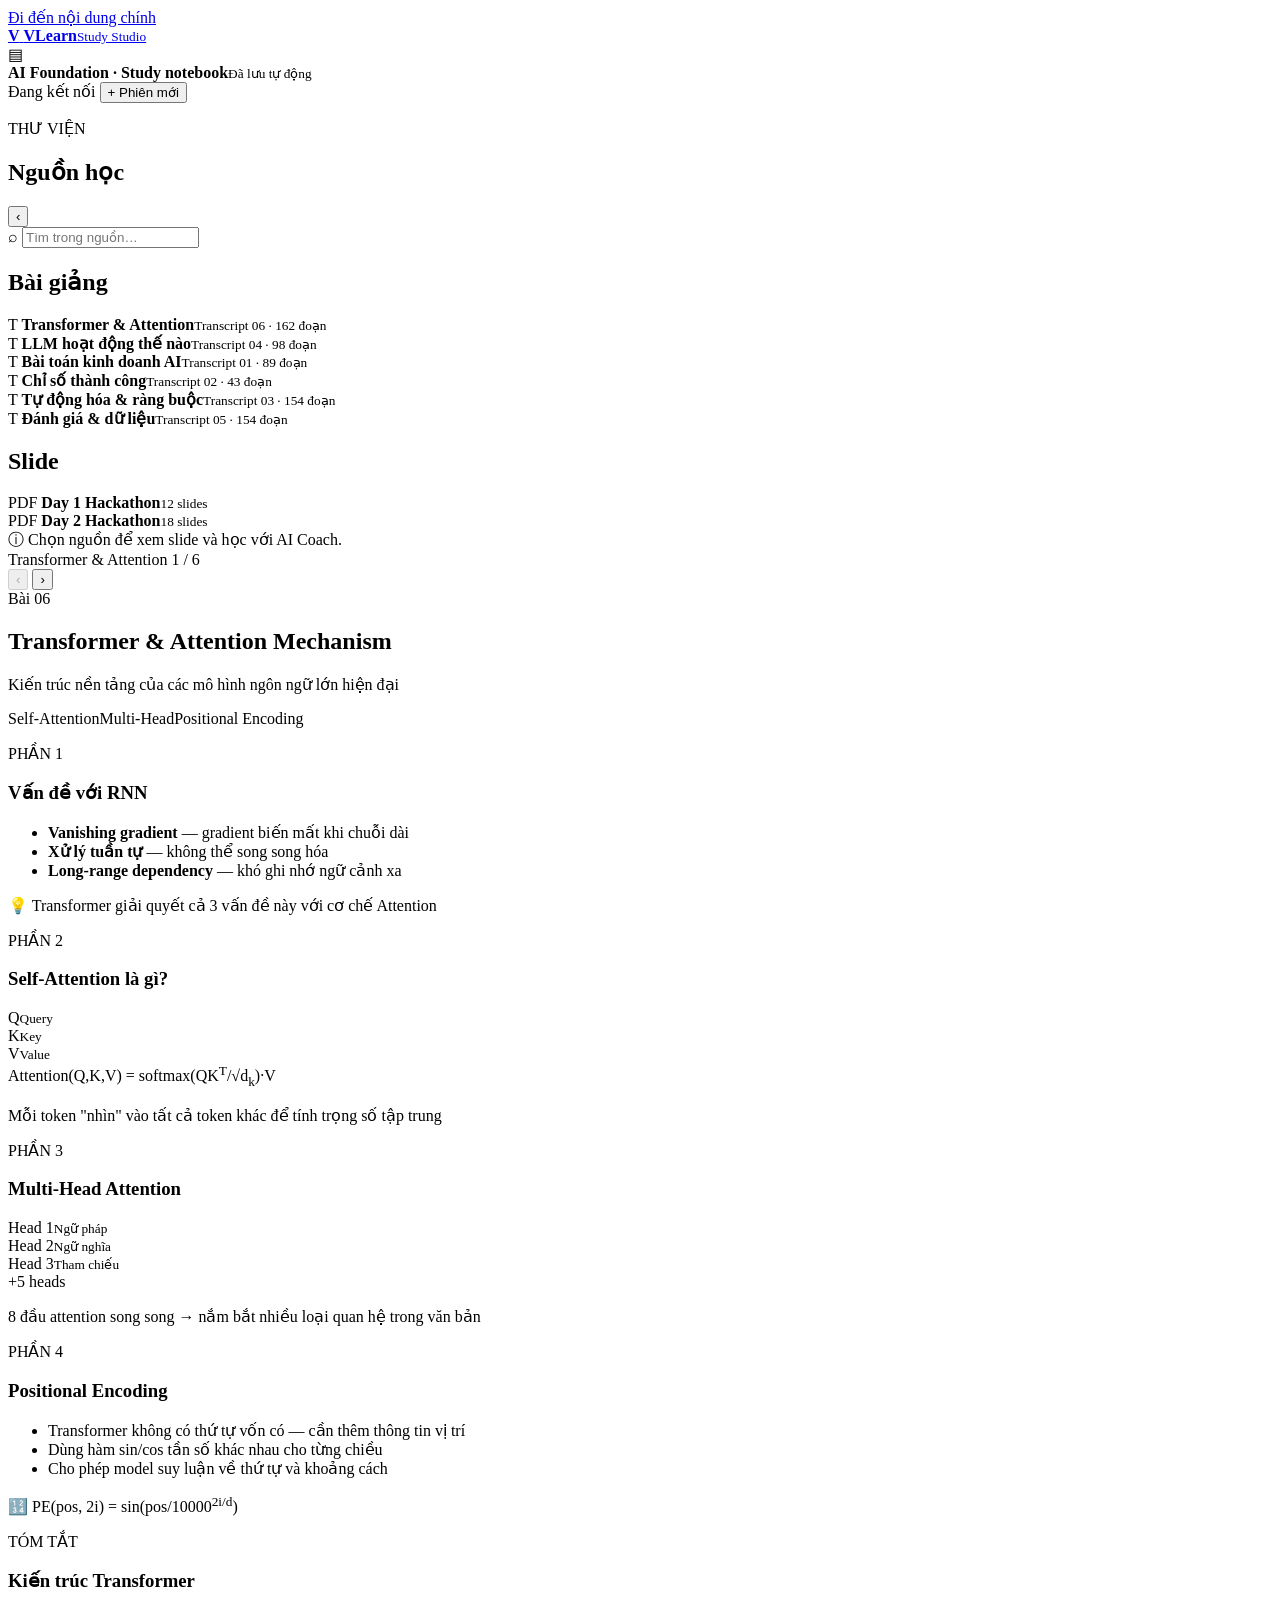
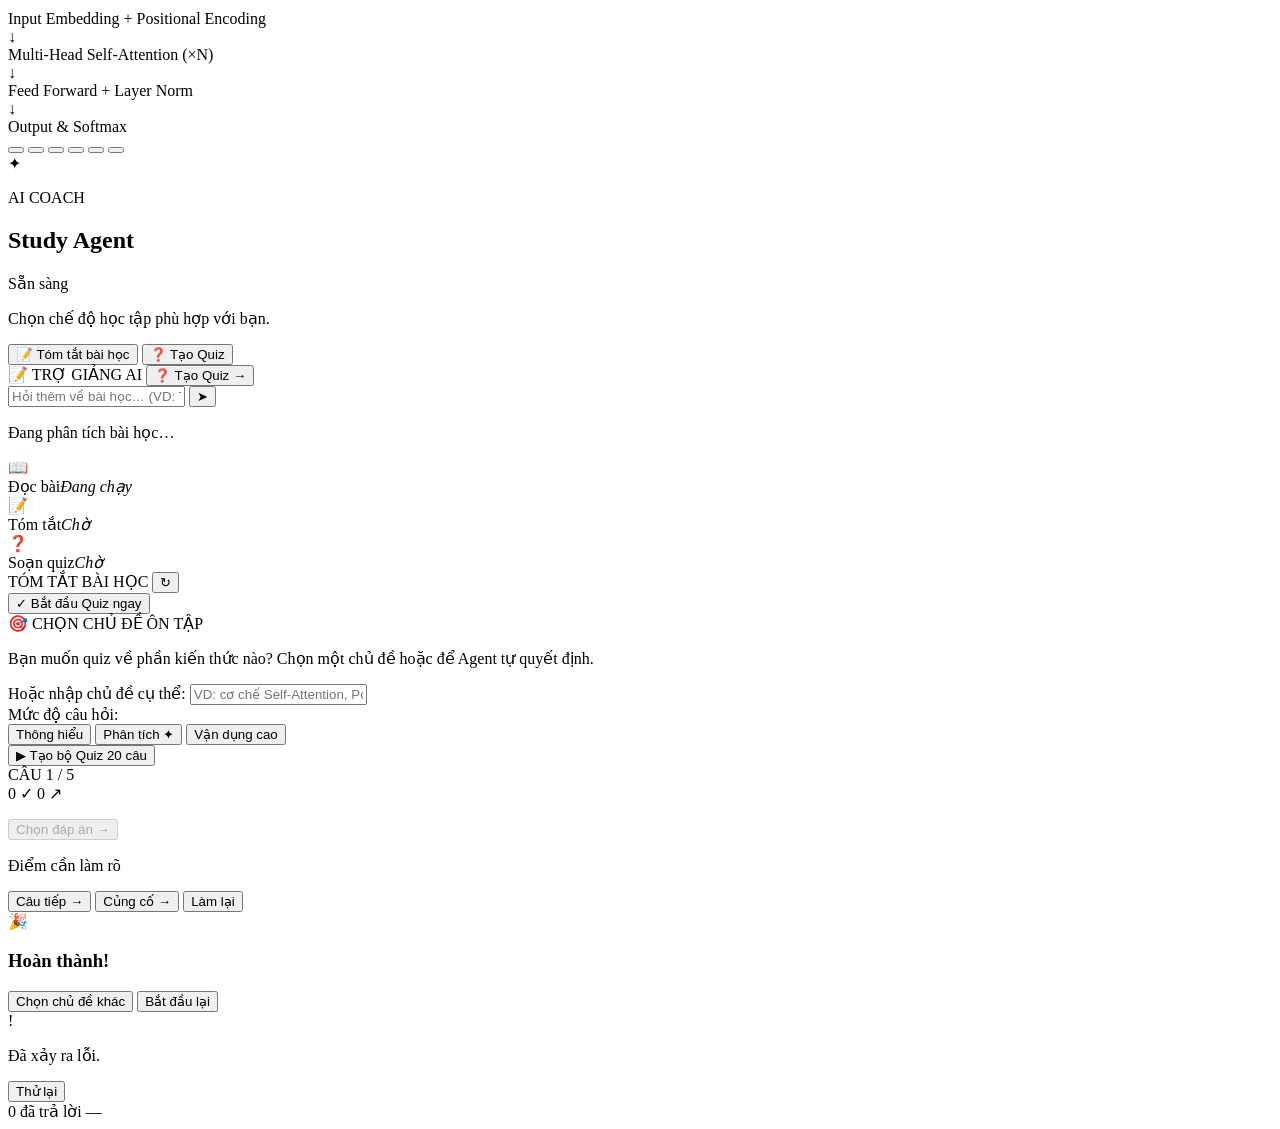
==== commit 27fb49c8: "feat: thêm tính năng tóm tắt và đọc slide PDF" ====
--- a/codebase/index.html
+++ b/codebase/index.html
@@ -233,10 +233,32 @@
           <div class="welcome-illustration" aria-hidden="true">
             <div class="welcome-orb"></div>
           </div>
-          <p class="welcome-msg">Tôi sẽ tóm tắt nội dung bài học và dẫn dắt bạn qua chuỗi câu hỏi có mục tiêu.</p>
-          <button id="agent-start-btn" class="agent-action-btn" type="button">
-            <span>▶</span> Bắt đầu học với AI
-          </button>
+          <p class="welcome-msg">Chọn chế độ học tập phù hợp với bạn.</p>
+          <div class="welcome-dual-buttons">
+            <button id="agent-summary-btn" class="agent-action-btn agent-action-btn--summary" type="button">
+              <span>📝</span> Tóm tắt bài học
+            </button>
+            <button id="agent-quiz-btn" class="agent-action-btn agent-action-btn--quiz" type="button">
+              <span>❓</span> Tạo Quiz
+            </button>
+          </div>
+        </div>
+
+        <!-- Summary Chat panel -->
+        <div class="agent-summary-chat hidden" id="agent-summary-chat">
+          <div class="summary-chat-header">
+            <span class="summary-chat-tag">📝 TRỢ GIẢNG AI</span>
+            <button class="summary-chat-switch" id="summary-chat-switch-quiz" type="button" title="Chuyển sang Quiz">❓ Tạo Quiz →</button>
+          </div>
+          <div class="summary-chat-messages" id="summary-chat-messages">
+            <!-- chat messages rendered by JS -->
+          </div>
+          <div class="summary-chat-input-wrap">
+            <input id="summary-chat-input" class="summary-chat-input" type="text"
+              placeholder="Hỏi thêm về bài học… (VD: Tóm tắt phần Attention)"
+              maxlength="300" autocomplete="off">
+            <button id="summary-chat-send" class="summary-chat-send-btn" type="button" aria-label="Gửi">➤</button>
+          </div>
         </div>
 
         <!-- Thinking / loading state -->
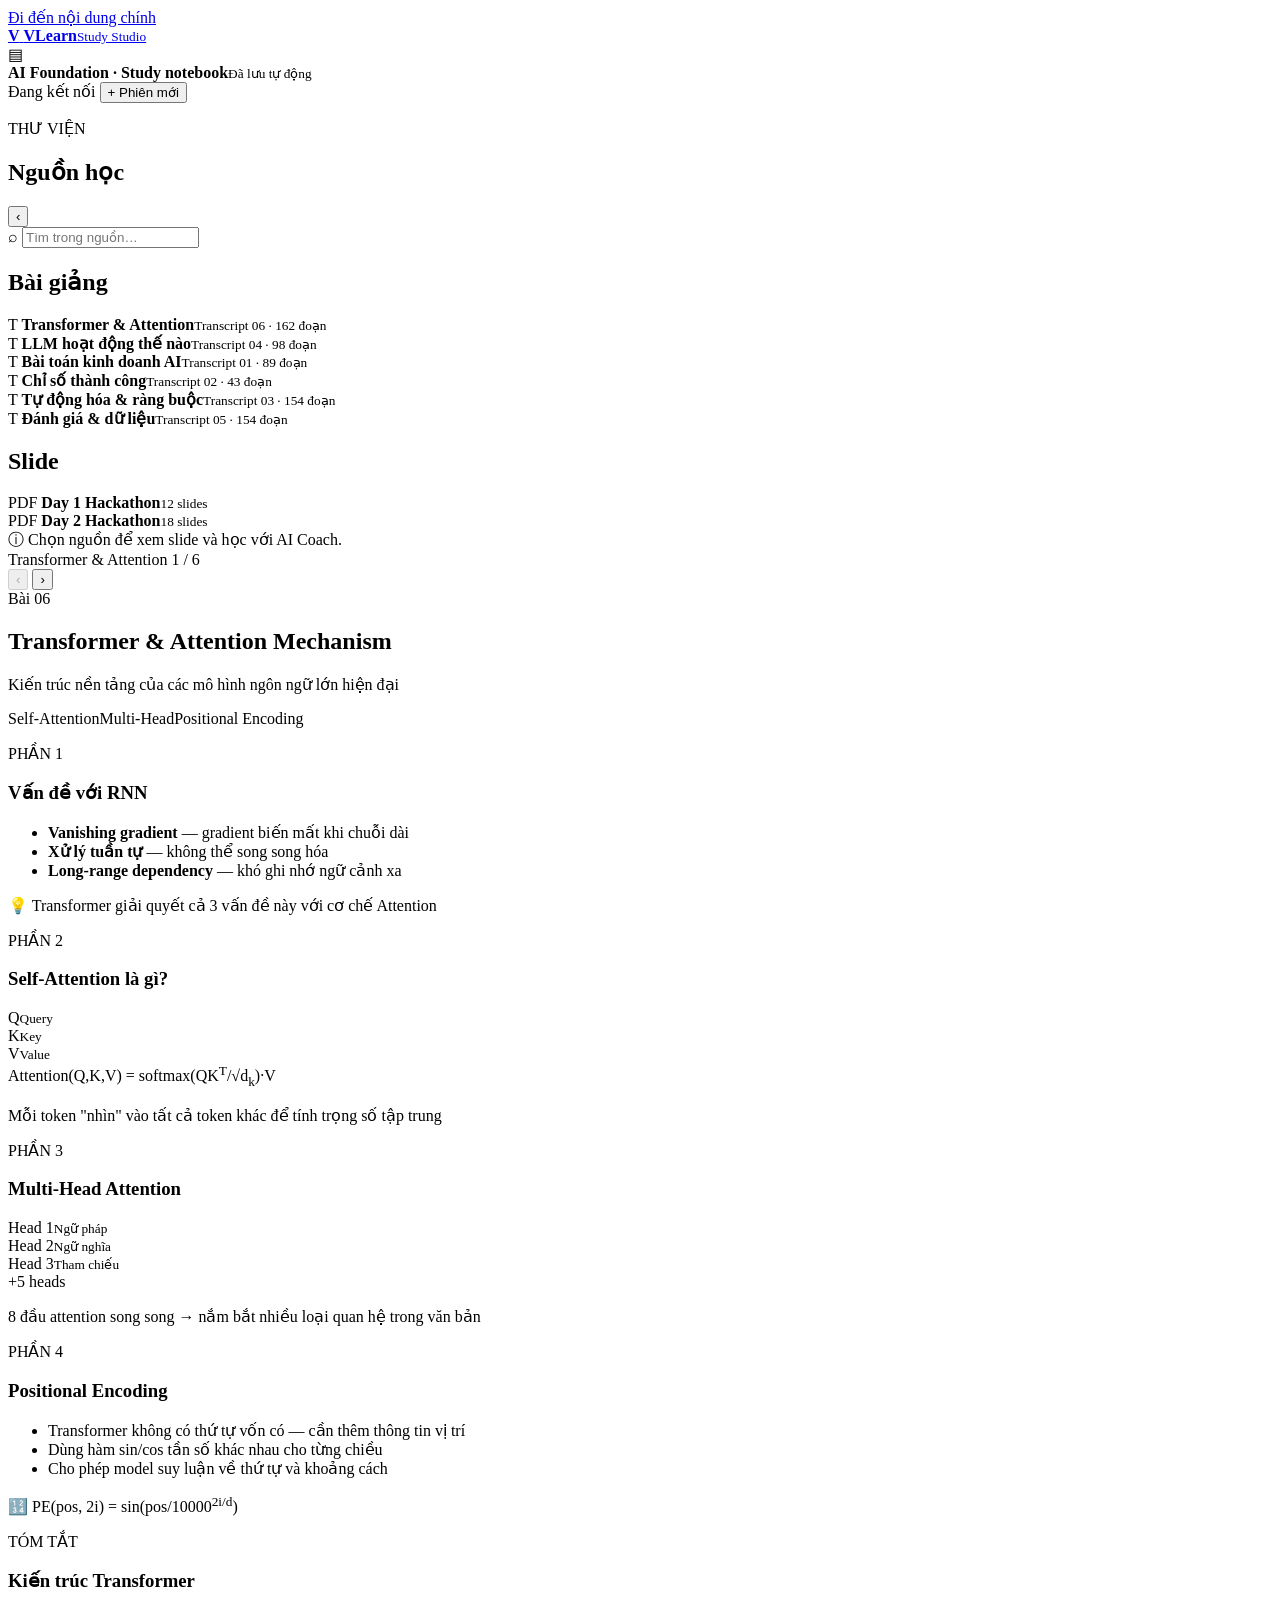
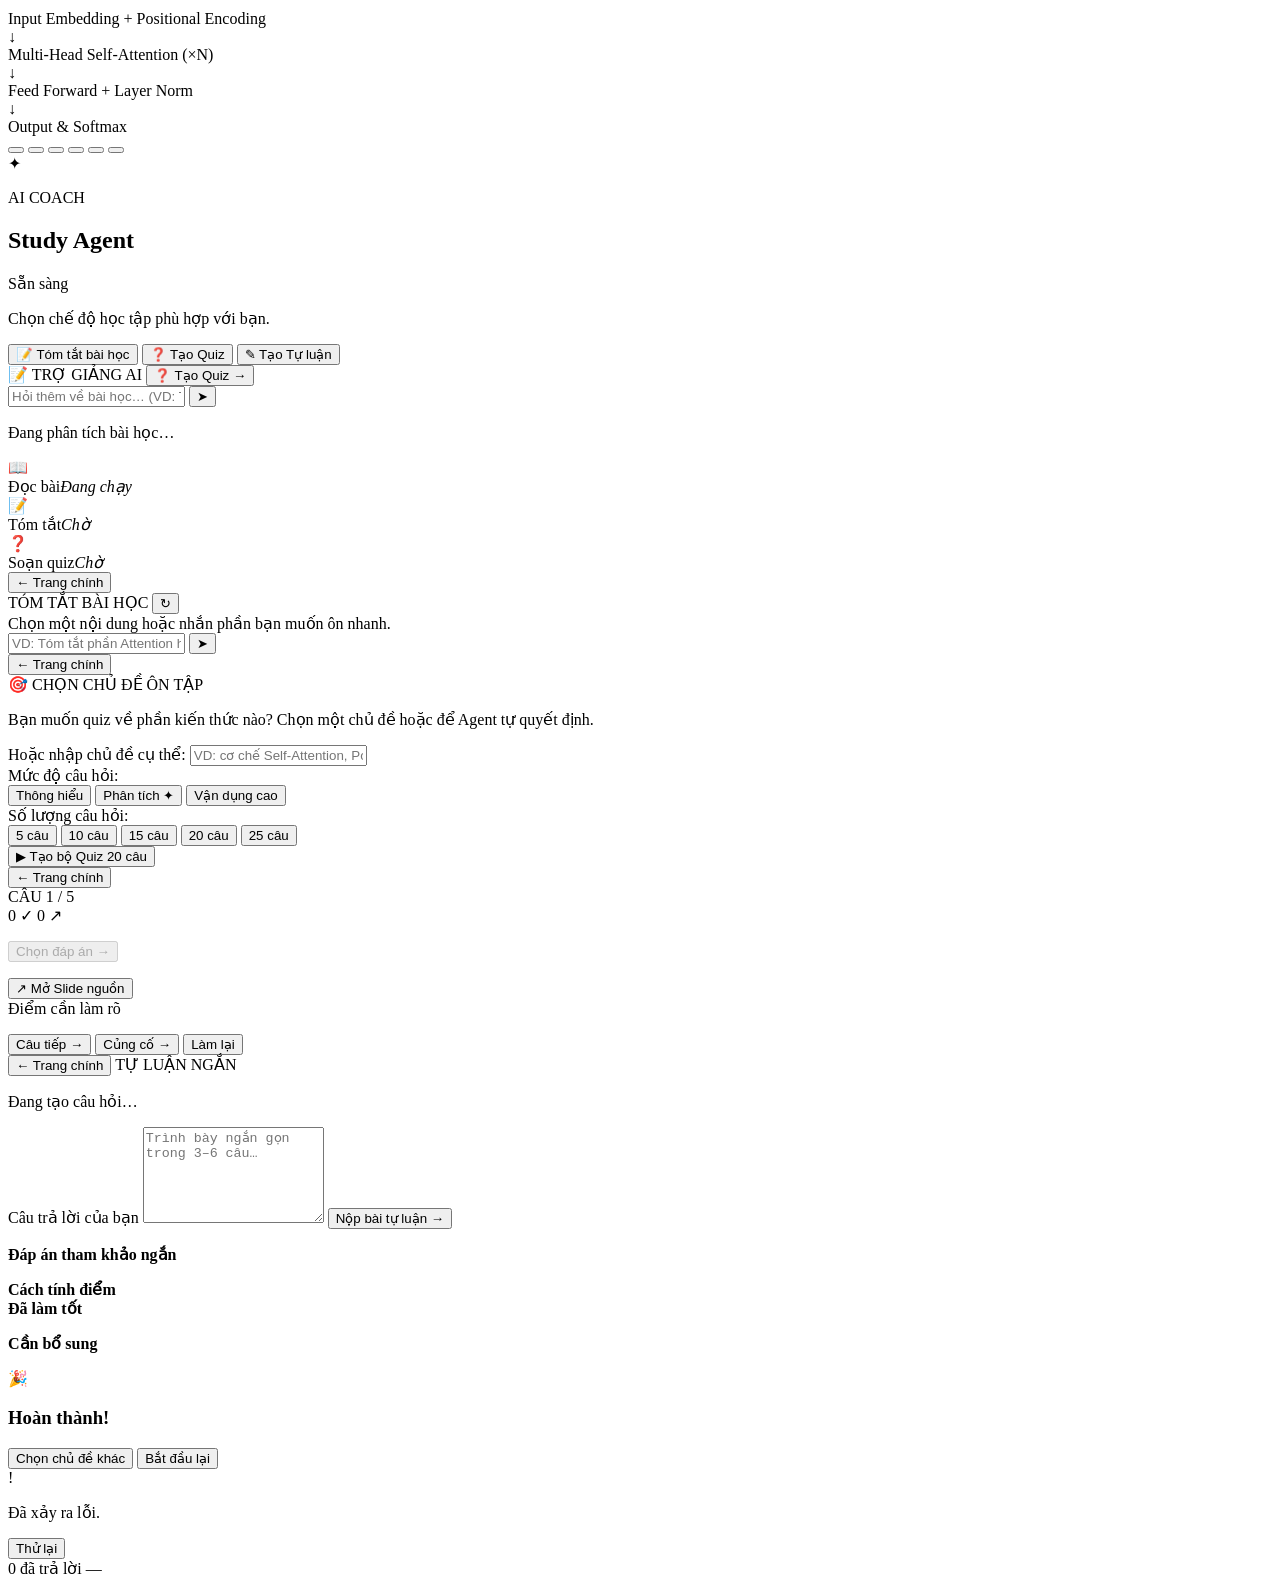
==== commit 023275e1: "update UI and core" ====
--- a/codebase/index.html
+++ b/codebase/index.html
@@ -9,7 +9,7 @@
   <link rel="preconnect" href="https://fonts.googleapis.com">
   <link rel="preconnect" href="https://fonts.gstatic.com" crossorigin>
   <link href="https://fonts.googleapis.com/css2?family=Nunito:wght@400;500;600;700;800;900&family=DM+Serif+Display:ital@0;1&display=swap" rel="stylesheet">
-  <link rel="stylesheet" href="/style.css">
+  <link rel="stylesheet" href="/style.css?v=essay-answer-8">
 </head>
 <body>
   <a class="skip-link" href="#workspace">Đi đến nội dung chính</a>
@@ -241,6 +241,9 @@
             <button id="agent-quiz-btn" class="agent-action-btn agent-action-btn--quiz" type="button">
               <span>❓</span> Tạo Quiz
             </button>
+            <button id="agent-essay-btn" class="agent-action-btn agent-action-btn--essay" type="button">
+              <span>✎</span> Tạo Tự luận
+            </button>
           </div>
         </div>
 
@@ -275,19 +278,31 @@
         <!-- Summary state -->
         <div class="agent-summary hidden" id="agent-summary">
           <div class="summary-header">
-            <span class="summary-tag">TÓM TẮT BÀI HỌC</span>
-            <button class="summary-refresh" id="summary-refresh" type="button" title="Tóm tắt lại">↻</button>
-          </div>
-          <div class="summary-body" id="summary-body">
-            <!-- filled by JS -->
-          </div>
-          <button class="agent-action-btn start-quiz-btn" id="agent-quiz-start" type="button">
-            <span>✓</span> Bắt đầu Quiz ngay
-          </button>
+            <button class="mode-home-btn" id="summary-back-home" type="button">← Trang chính</button>
+            <div class="summary-header-actions">
+              <span class="summary-tag">TÓM TẮT BÀI HỌC</span>
+              <button class="summary-refresh" id="summary-refresh" type="button" title="Tóm tắt lại">↻</button>
+            </div>
+          </div>
+          <div class="summary-body hidden" id="summary-body">
+            <div class="summary-empty-state">
+              Chọn một nội dung hoặc nhắn phần bạn muốn ôn nhanh.
+            </div>
+          </div>
+          <div class="summary-inline-chat">
+            <div class="summary-inline-messages" id="summary-inline-messages"></div>
+          </div>
+          <div class="summary-inline-input-wrap summary-bottom-composer">
+            <input id="summary-inline-input" type="text"
+              placeholder="VD: Tóm tắt phần Attention hoặc slide 10–15"
+              maxlength="300" autocomplete="off">
+            <button id="summary-inline-send" type="button" aria-label="Gửi yêu cầu tóm tắt">➤</button>
+          </div>
         </div>
 
         <!-- Topic Selection -->
         <div class="agent-topic-select hidden" id="agent-topic-select">
+          <button class="mode-home-btn" id="topic-back-home" type="button">← Trang chính</button>
           <div class="topic-select-header">
             <span class="topic-select-tag">🎯 CHỌN CHỦ ĐỀ ÔN TẬP</span>
             <p class="topic-select-desc">Bạn muốn quiz về phần kiến thức nào? Chọn một chủ đề hoặc để Agent tự quyết định.</p>
@@ -309,6 +324,16 @@
               <button class="bloom-chip" data-level="evaluate" type="button">Vận dụng cao</button>
             </div>
           </div>
+          <div class="quiz-count-wrap">
+            <label class="quiz-count-label">Số lượng câu hỏi:</label>
+            <div class="quiz-count-chips" role="radiogroup" aria-label="Số lượng câu hỏi Quiz">
+              <button class="quiz-count-chip" data-count="5" type="button" role="radio" aria-checked="false">5 câu</button>
+              <button class="quiz-count-chip" data-count="10" type="button" role="radio" aria-checked="false">10 câu</button>
+              <button class="quiz-count-chip" data-count="15" type="button" role="radio" aria-checked="false">15 câu</button>
+              <button class="quiz-count-chip active" data-count="20" type="button" role="radio" aria-checked="true">20 câu</button>
+              <button class="quiz-count-chip" data-count="25" type="button" role="radio" aria-checked="false">25 câu</button>
+            </div>
+          </div>
           <button class="agent-action-btn" id="topic-confirm-btn" type="button">
             <span>▶</span> Tạo bộ Quiz 20 câu
           </button>
@@ -316,6 +341,7 @@
 
         <!-- Quiz flow -->
         <div class="agent-quiz-flow hidden" id="agent-quiz-flow">
+          <button class="mode-home-btn qf-home-btn" id="qf-back-summary" type="button">← Trang chính</button>
           <!-- Question card -->
           <div class="quiz-flow-header">
             <span class="quiz-flow-label" id="qf-label">CÂU 1 / 5</span>
@@ -339,6 +365,7 @@
             <div class="qf-result-mark" id="qf-result-mark"></div>
             <p class="qf-result-title" id="qf-result-title"></p>
             <div class="qf-explanation" id="qf-explanation"></div>
+            <button class="source-jump-btn hidden" id="qf-source-jump" type="button">↗ Mở Slide nguồn</button>
             <div class="qf-misconception hidden" id="qf-misconception">
               <span>Điểm cần làm rõ</span>
               <p id="qf-misconception-text"></p>
@@ -348,6 +375,39 @@
               <button class="qf-reinforce-btn hidden" id="qf-reinforce" type="button">Củng cố →</button>
               <button class="qf-restart-btn" id="qf-restart" type="button">Làm lại</button>
             </div>
+          </div>
+        </div>
+
+        <!-- Short essay flow -->
+        <div class="agent-essay hidden" id="agent-essay">
+          <div class="essay-header">
+            <button class="qf-back-summary" id="essay-back-summary" type="button">← Trang chính</button>
+            <span class="essay-tag">TỰ LUẬN NGẮN</span>
+          </div>
+          <div class="essay-question-card">
+            <p id="essay-question-text">Đang tạo câu hỏi…</p>
+            <div id="essay-question-source"></div>
+          </div>
+          <label class="essay-answer-label" for="essay-answer-input">Câu trả lời của bạn</label>
+          <textarea id="essay-answer-input" rows="6" maxlength="5000"
+            placeholder="Trình bày ngắn gọn trong 3–6 câu…"></textarea>
+          <button class="agent-submit-btn" id="essay-submit" type="button">Nộp bài tự luận →</button>
+          <div class="essay-result hidden" id="essay-result">
+            <div class="essay-score" id="essay-score"></div>
+            <p id="essay-feedback"></p>
+            <div class="essay-model-answer">
+              <strong>Đáp án tham khảo ngắn</strong>
+              <p id="essay-suggested-answer"></p>
+            </div>
+            <div class="essay-rubric">
+              <strong>Cách tính điểm</strong>
+              <div id="essay-rubric-breakdown"></div>
+            </div>
+            <div class="essay-result-grid">
+              <div><strong>Đã làm tốt</strong><ul id="essay-strengths"></ul></div>
+              <div><strong>Cần bổ sung</strong><ul id="essay-missing"></ul></div>
+            </div>
+            <div id="essay-result-source"></div>
           </div>
         </div>
 
@@ -391,6 +451,6 @@
   <input id="lesson-id" type="hidden" value="transcript-06-clean">
 
   <div id="toast" class="toast" role="status"></div>
-  <script src="/app.js" defer></script>
+  <script src="/app.js?v=essay-answer-8" defer></script>
 </body>
 </html>
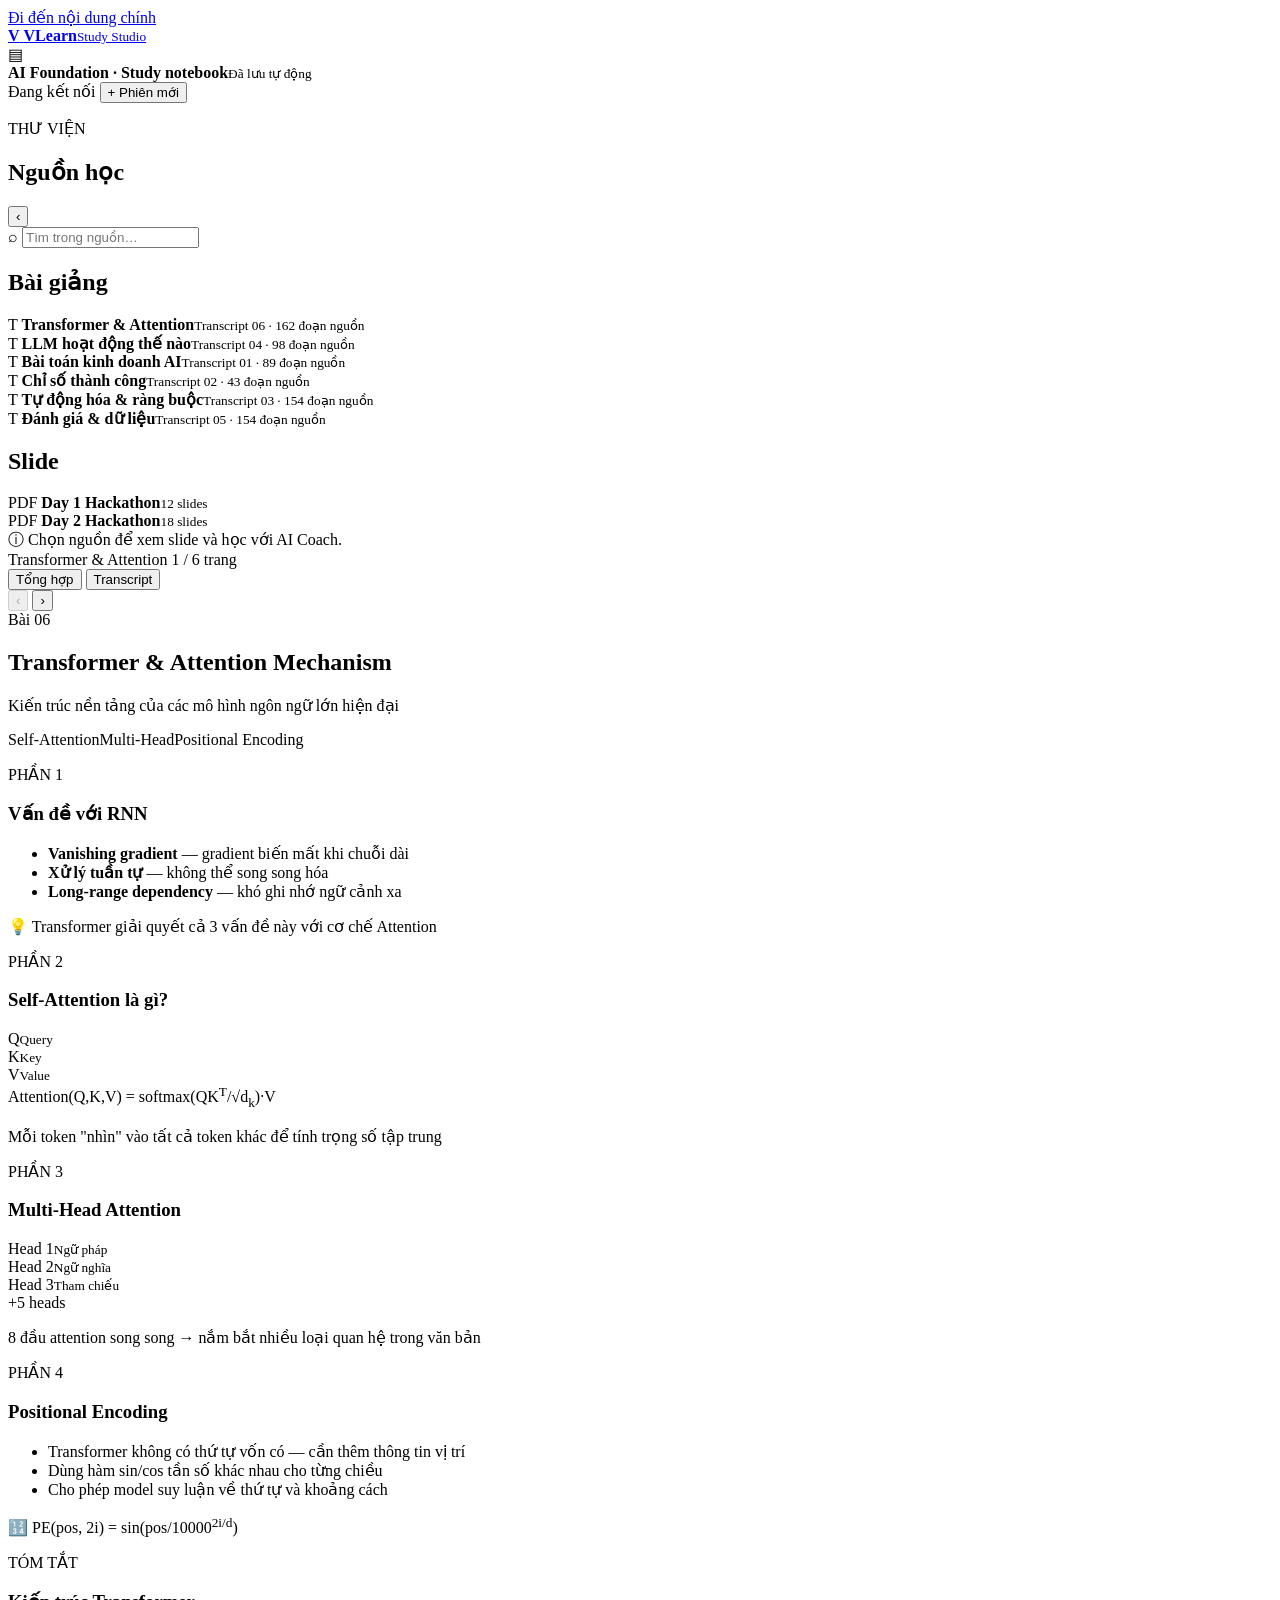
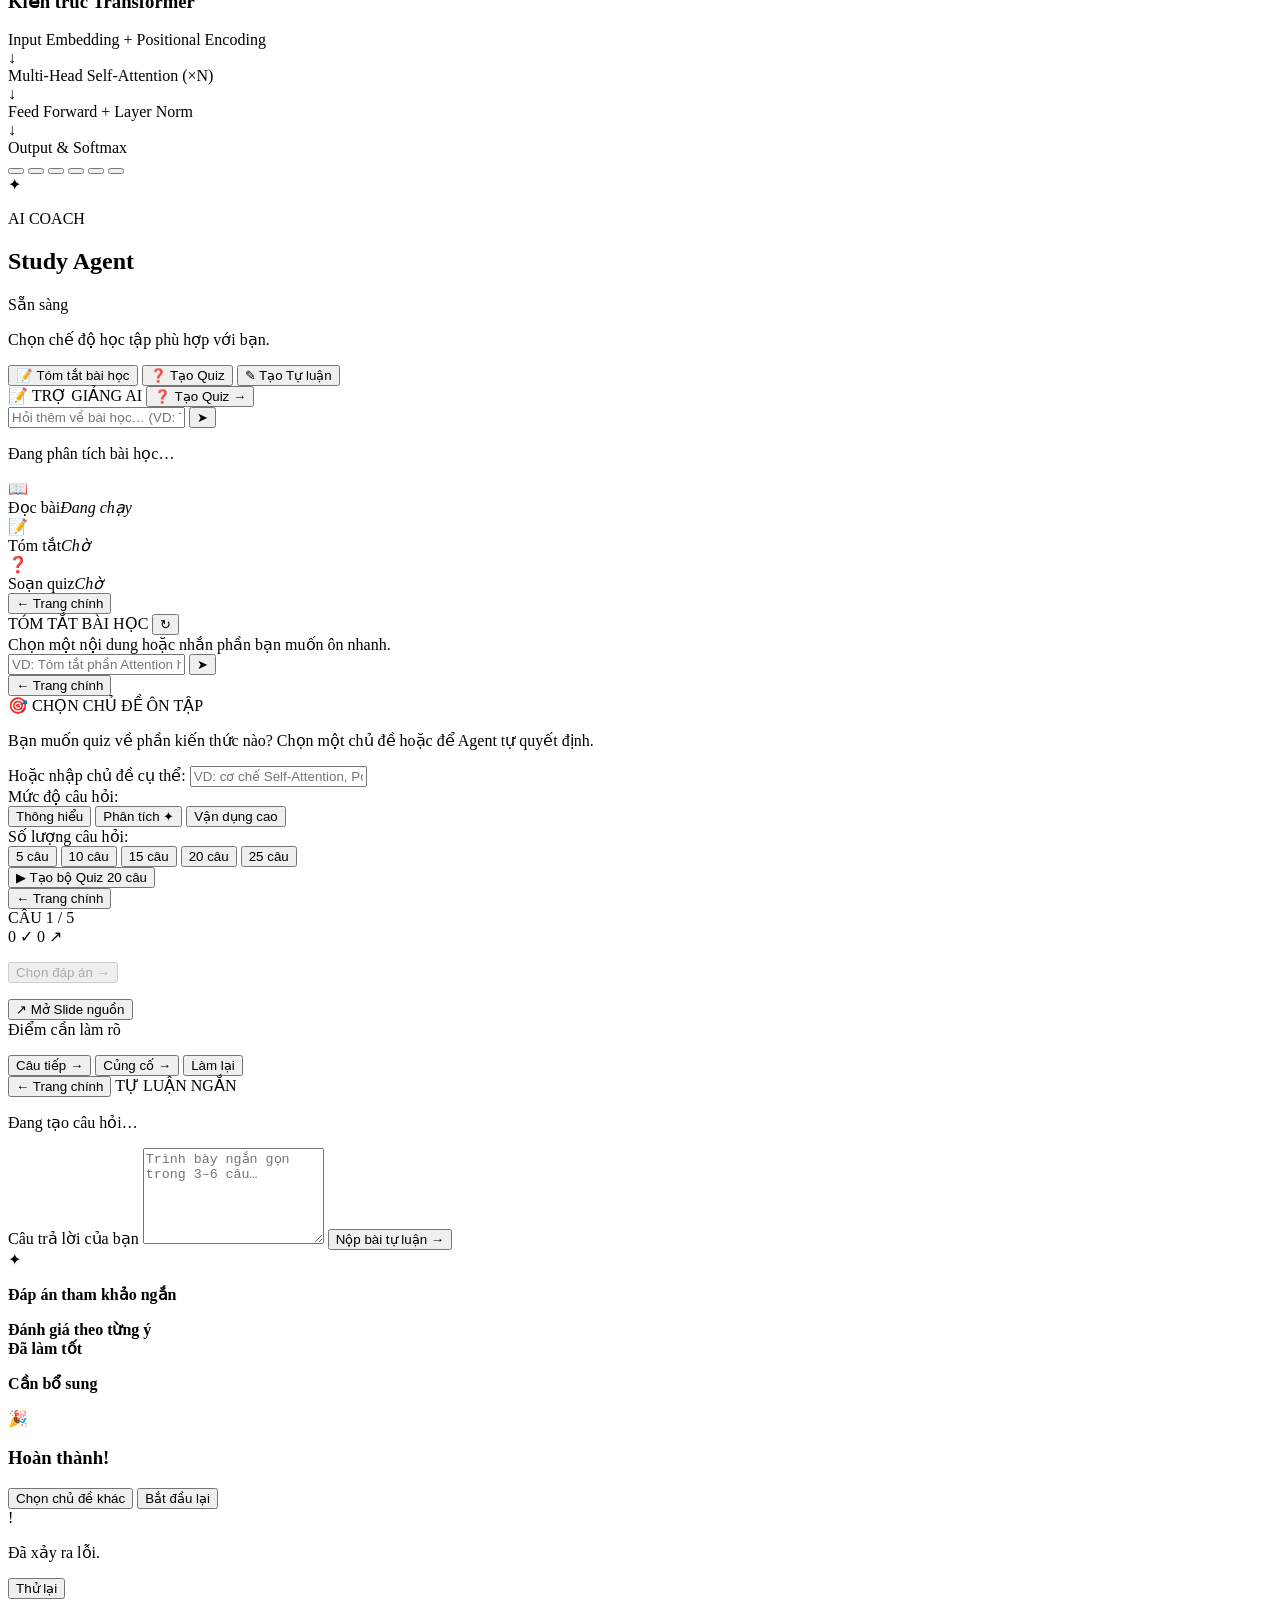
==== commit 12b66780: "update all" ====
--- a/codebase/index.html
+++ b/codebase/index.html
@@ -9,7 +9,7 @@
   <link rel="preconnect" href="https://fonts.googleapis.com">
   <link rel="preconnect" href="https://fonts.gstatic.com" crossorigin>
   <link href="https://fonts.googleapis.com/css2?family=Nunito:wght@400;500;600;700;800;900&family=DM+Serif+Display:ital@0;1&display=swap" rel="stylesheet">
-  <link rel="stylesheet" href="/style.css?v=essay-answer-8">
+  <link rel="stylesheet" href="/style.css?v=transcript-viewer-11">
 </head>
 <body>
   <a class="skip-link" href="#workspace">Đi đến nội dung chính</a>
@@ -48,32 +48,32 @@
           <h2>Bài giảng</h2>
           <div class="source-item active" data-search="transcript 06 transformer attention" data-id="transcript-06-clean" tabindex="0" role="button" aria-pressed="true">
             <span class="source-type transcript">T</span>
-            <span><b>Transformer &amp; Attention</b><small>Transcript 06 · 162 đoạn</small></span>
+            <span><b>Transformer &amp; Attention</b><small>Transcript 06 · 162 đoạn nguồn</small></span>
             <i class="src-active-dot"></i>
           </div>
           <div class="source-item" data-search="transcript 04 llm foundation" data-id="transcript-04-clean" tabindex="0" role="button" aria-pressed="false">
             <span class="source-type transcript">T</span>
-            <span><b>LLM hoạt động thế nào</b><small>Transcript 04 · 98 đoạn</small></span>
+            <span><b>LLM hoạt động thế nào</b><small>Transcript 04 · 98 đoạn nguồn</small></span>
             <i class="src-active-dot"></i>
           </div>
           <div class="source-item" data-search="transcript 01 bài toán kinh doanh" data-id="transcript-01-clean" tabindex="0" role="button" aria-pressed="false">
             <span class="source-type transcript">T</span>
-            <span><b>Bài toán kinh doanh AI</b><small>Transcript 01 · 89 đoạn</small></span>
+            <span><b>Bài toán kinh doanh AI</b><small>Transcript 01 · 89 đoạn nguồn</small></span>
             <i class="src-active-dot"></i>
           </div>
           <div class="source-item" data-search="transcript 02 chỉ số thành công" data-id="transcript-02-clean" tabindex="0" role="button" aria-pressed="false">
             <span class="source-type transcript">T</span>
-            <span><b>Chỉ số thành công</b><small>Transcript 02 · 43 đoạn</small></span>
+            <span><b>Chỉ số thành công</b><small>Transcript 02 · 43 đoạn nguồn</small></span>
             <i class="src-active-dot"></i>
           </div>
           <div class="source-item" data-search="transcript 03 tự động hóa ràng buộc" data-id="transcript-03-clean" tabindex="0" role="button" aria-pressed="false">
             <span class="source-type transcript">T</span>
-            <span><b>Tự động hóa &amp; ràng buộc</b><small>Transcript 03 · 154 đoạn</small></span>
+            <span><b>Tự động hóa &amp; ràng buộc</b><small>Transcript 03 · 154 đoạn nguồn</small></span>
             <i class="src-active-dot"></i>
           </div>
           <div class="source-item" data-search="transcript 05 đánh giá dữ liệu" data-id="transcript-05-clean" tabindex="0" role="button" aria-pressed="false">
             <span class="source-type transcript">T</span>
-            <span><b>Đánh giá &amp; dữ liệu</b><small>Transcript 05 · 154 đoạn</small></span>
+            <span><b>Đánh giá &amp; dữ liệu</b><small>Transcript 05 · 154 đoạn nguồn</small></span>
             <i class="src-active-dot"></i>
           </div>
         </section>
@@ -101,7 +101,19 @@
       <div class="slide-toolbar">
         <div class="slide-info">
           <span class="slide-source-label" id="slide-source-label">Transformer &amp; Attention</span>
-          <span class="slide-counter"><span id="slide-current">1</span> / <span id="slide-total">6</span></span>
+          <span class="slide-counter" id="slide-counter">
+            <span id="slide-current">1</span>
+            <span id="slide-counter-separator">/</span>
+            <span id="slide-total">6 trang</span>
+          </span>
+          <div class="content-mode-switch" id="content-mode-switch" role="tablist" aria-label="Chế độ xem bài giảng">
+            <button class="content-mode-btn active" id="summary-view-btn" type="button" role="tab" aria-selected="true">
+              Tổng hợp
+            </button>
+            <button class="content-mode-btn" id="transcript-view-btn" type="button" role="tab" aria-selected="false">
+              Transcript
+            </button>
+          </div>
         </div>
         <div class="slide-nav-controls">
           <button id="slide-prev" class="slide-nav-btn" type="button" aria-label="Slide trước" disabled>‹</button>
@@ -393,14 +405,17 @@
             placeholder="Trình bày ngắn gọn trong 3–6 câu…"></textarea>
           <button class="agent-submit-btn" id="essay-submit" type="button">Nộp bài tự luận →</button>
           <div class="essay-result hidden" id="essay-result">
-            <div class="essay-score" id="essay-score"></div>
+            <div class="essay-outcome" id="essay-outcome">
+              <span aria-hidden="true">✦</span>
+              <strong id="essay-verdict"></strong>
+            </div>
             <p id="essay-feedback"></p>
             <div class="essay-model-answer">
               <strong>Đáp án tham khảo ngắn</strong>
               <p id="essay-suggested-answer"></p>
             </div>
             <div class="essay-rubric">
-              <strong>Cách tính điểm</strong>
+              <strong>Đánh giá theo từng ý</strong>
               <div id="essay-rubric-breakdown"></div>
             </div>
             <div class="essay-result-grid">
@@ -451,6 +466,6 @@
   <input id="lesson-id" type="hidden" value="transcript-06-clean">
 
   <div id="toast" class="toast" role="status"></div>
-  <script src="/app.js?v=essay-answer-8" defer></script>
+  <script src="/app.js?v=transcript-viewer-11" defer></script>
 </body>
 </html>
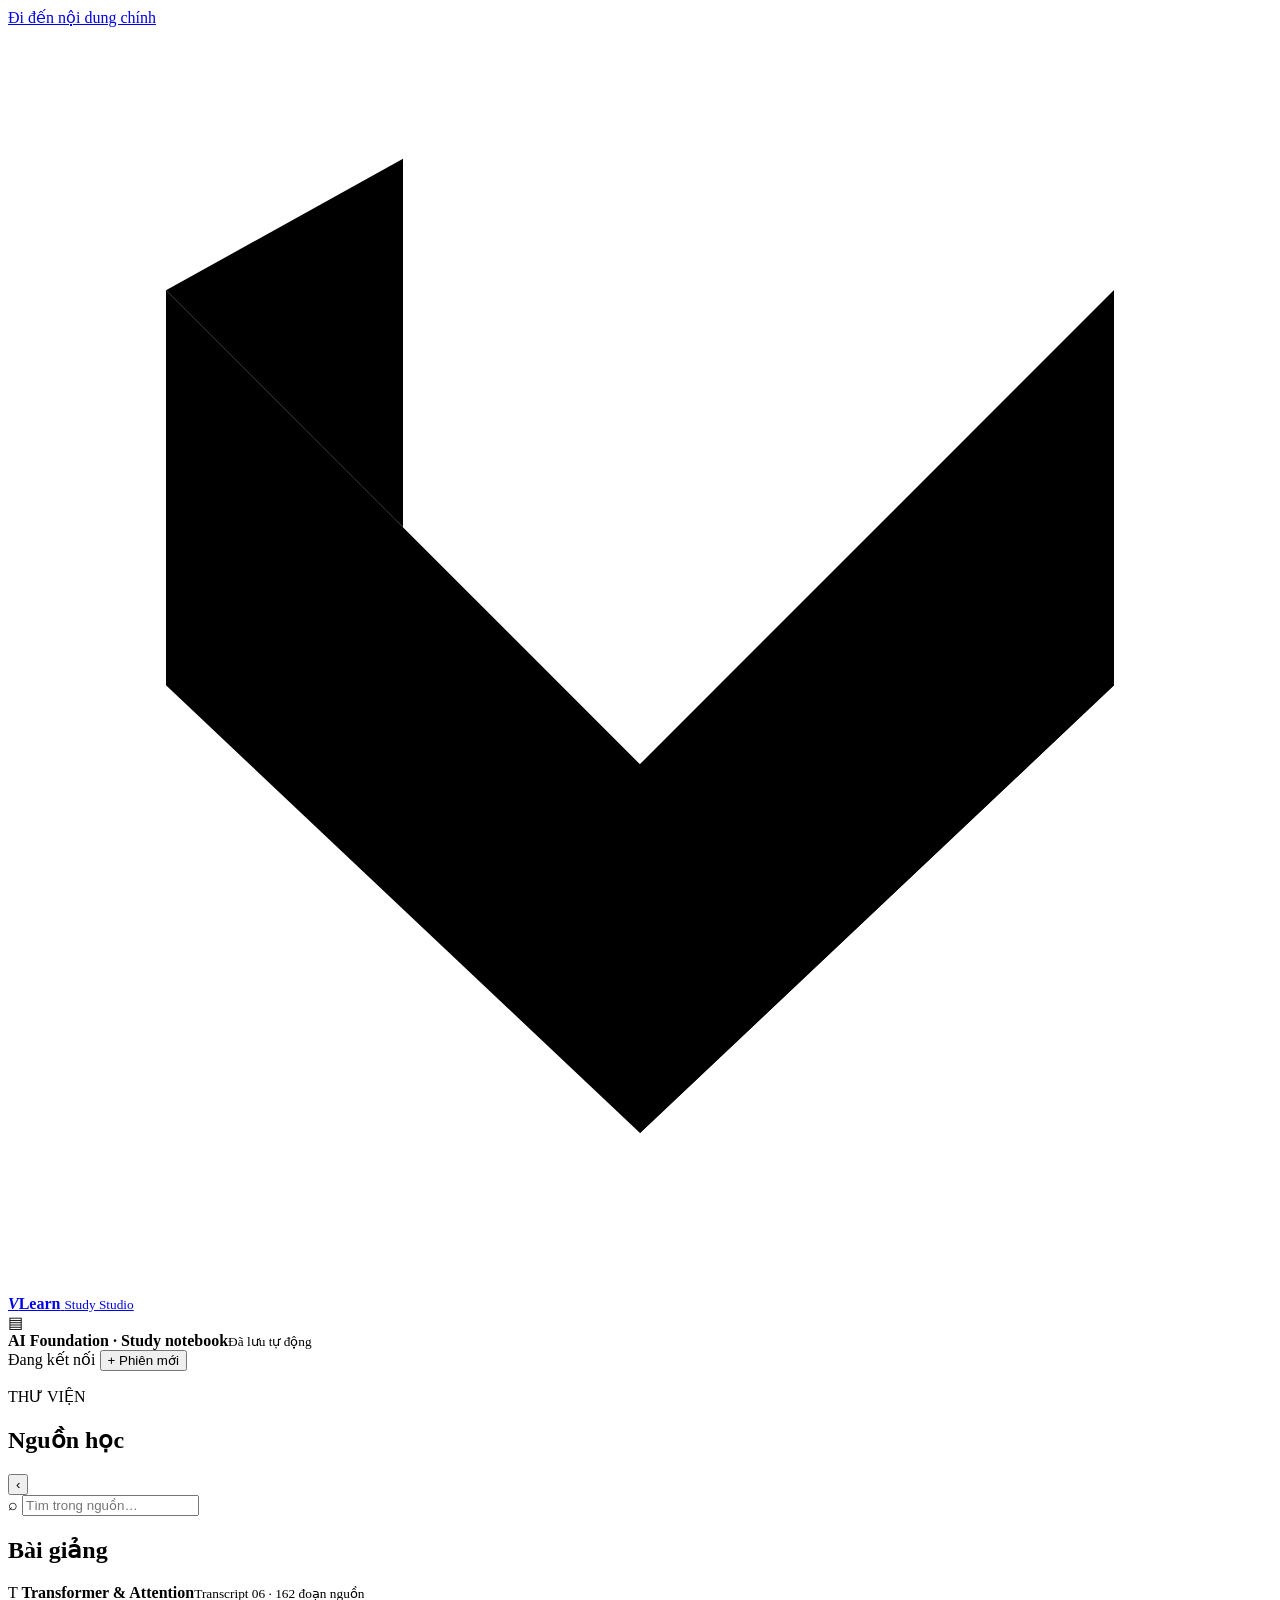
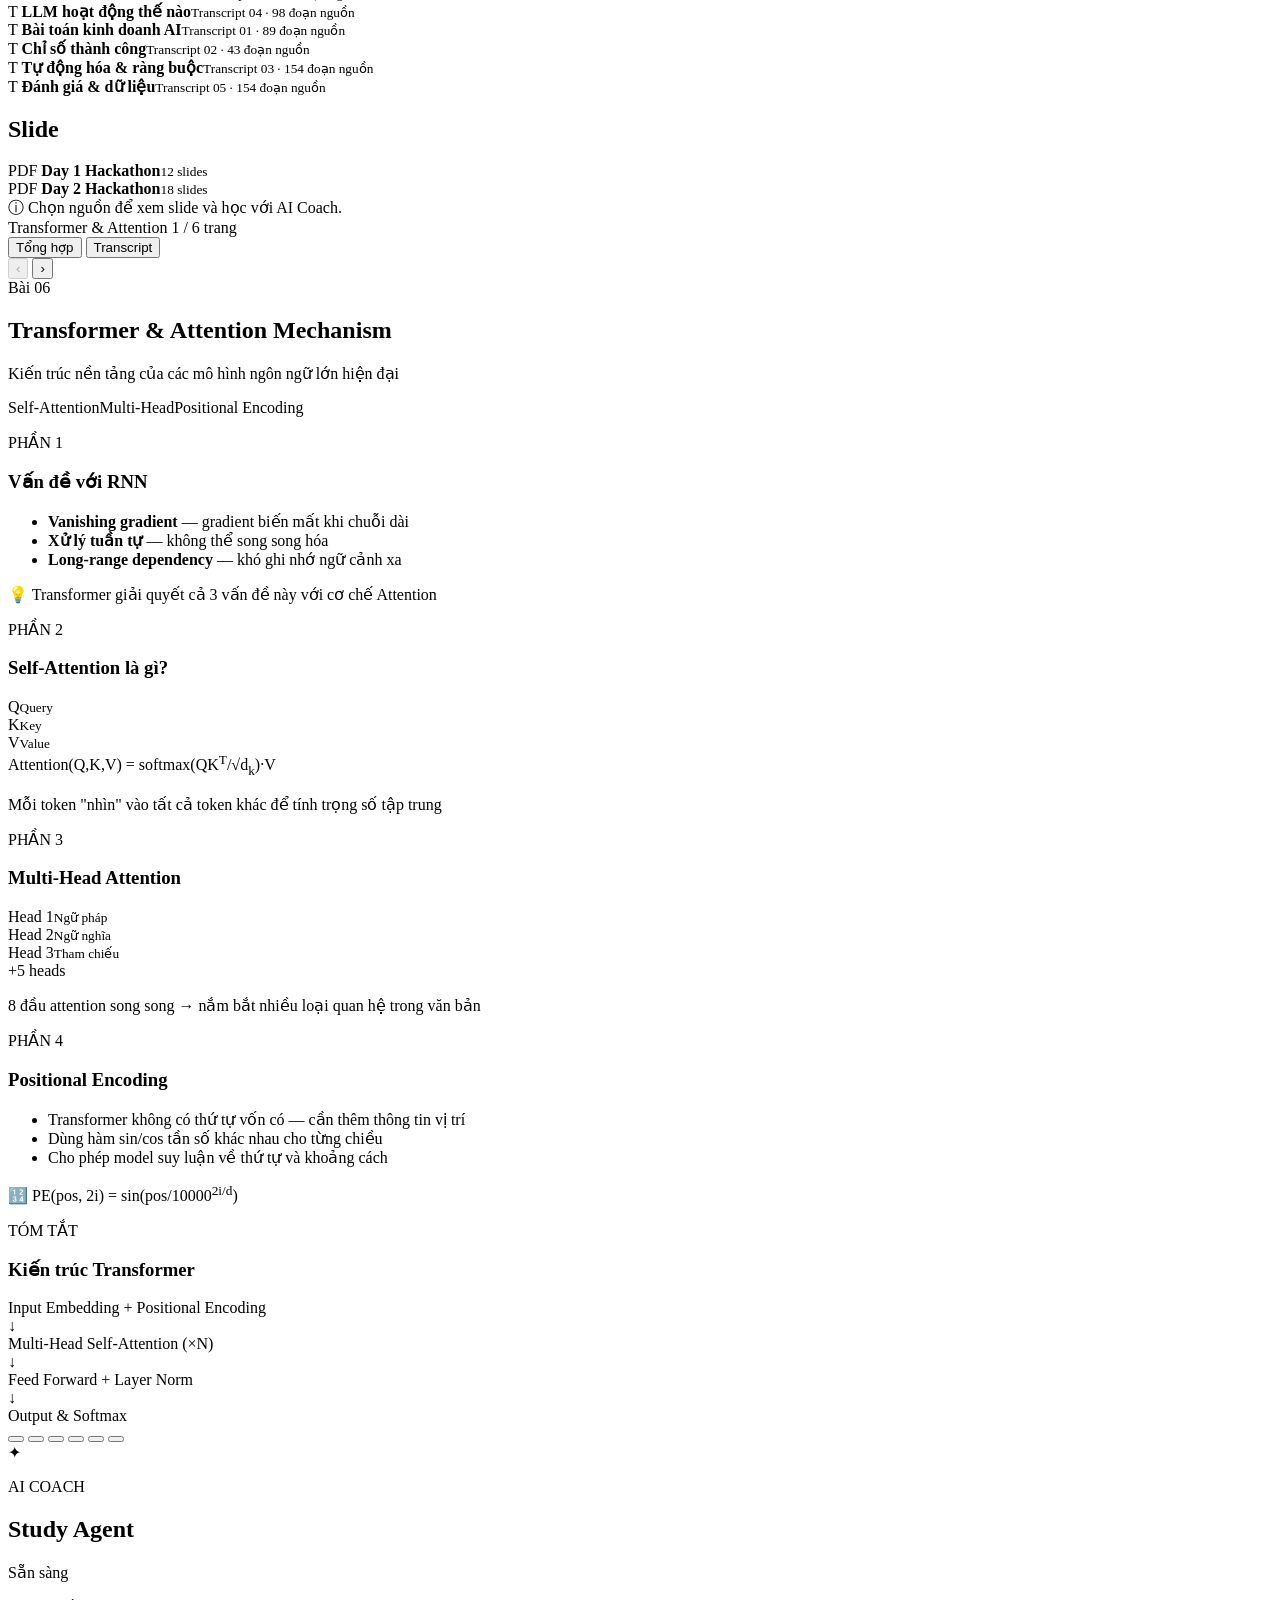
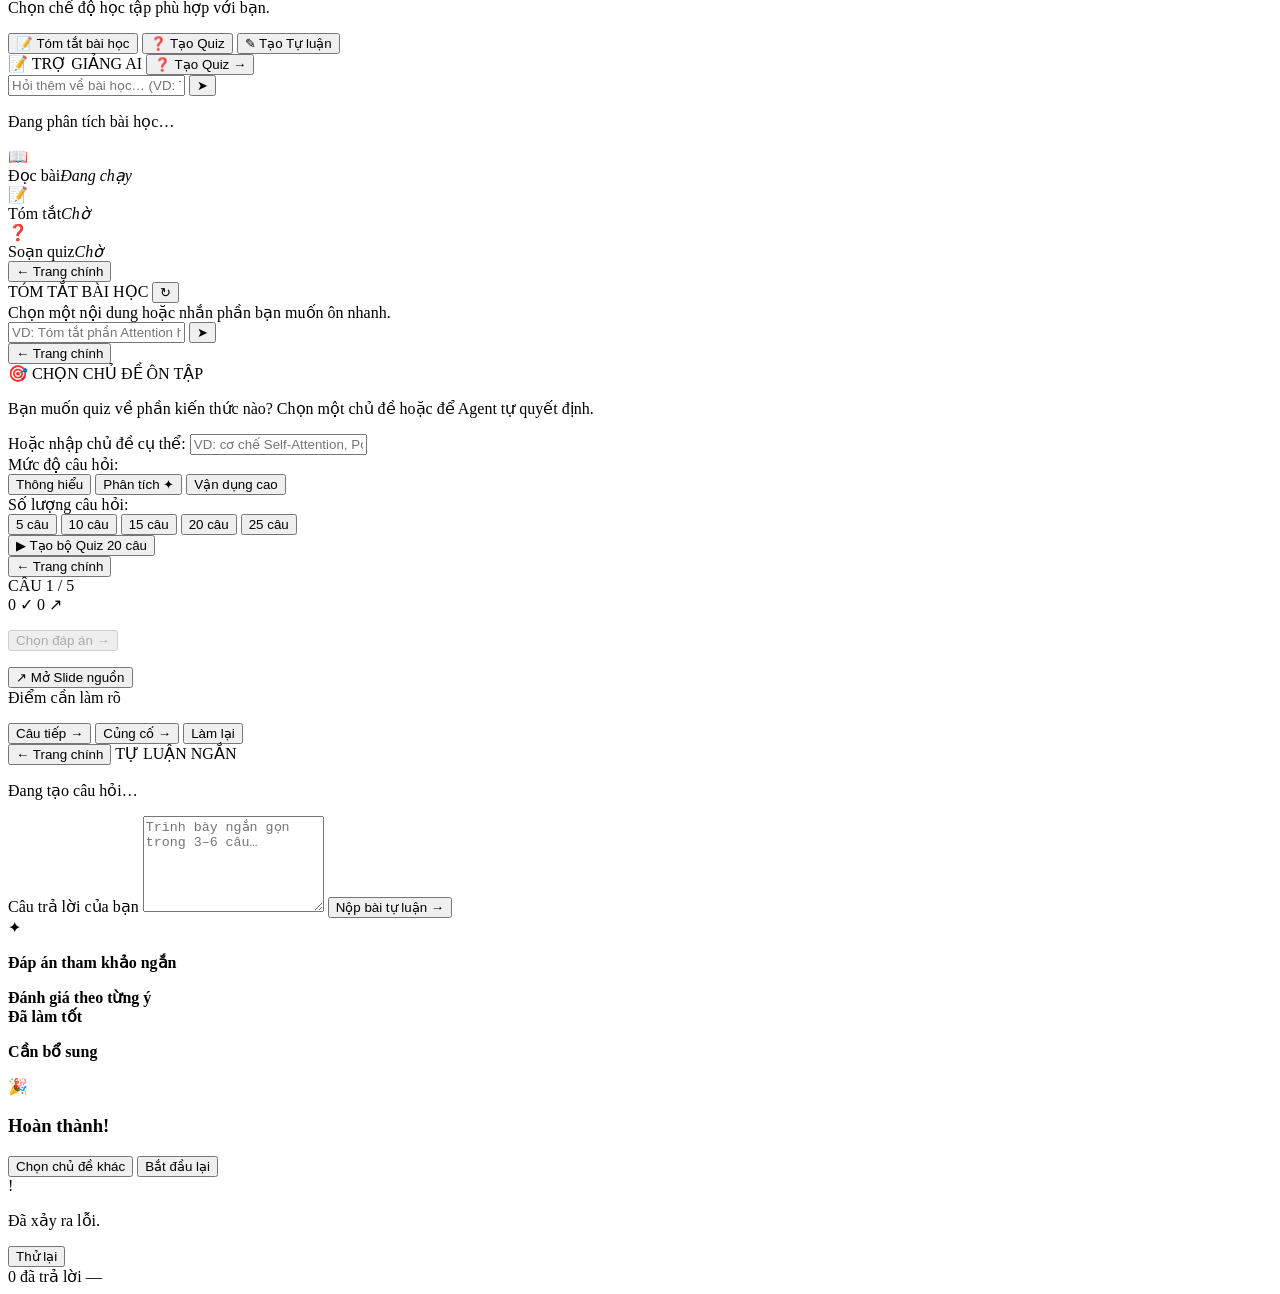
==== commit 2c504f94: "update ui" ====
--- a/codebase/index.html
+++ b/codebase/index.html
@@ -4,20 +4,27 @@
   <meta charset="utf-8">
   <meta name="viewport" content="width=device-width, initial-scale=1">
   <meta name="description" content="VLearn Study Studio — học tập thông minh từ bài giảng với AI Coach.">
-  <meta name="theme-color" content="#edf4ff">
+  <meta name="theme-color" content="#0b4f8a">
   <title>VLearn Study Studio</title>
   <link rel="preconnect" href="https://fonts.googleapis.com">
   <link rel="preconnect" href="https://fonts.gstatic.com" crossorigin>
-  <link href="https://fonts.googleapis.com/css2?family=Nunito:wght@400;500;600;700;800;900&family=DM+Serif+Display:ital@0;1&display=swap" rel="stylesheet">
-  <link rel="stylesheet" href="/style.css?v=transcript-viewer-11">
+  <link href="https://fonts.googleapis.com/css2?family=Be+Vietnam+Pro:wght@400;500;600;700;800;900&family=DM+Serif+Display:ital@0;1&display=swap" rel="stylesheet">
+  <link rel="stylesheet" href="/style.css?v=vlearn-brand-12">
 </head>
 <body>
   <a class="skip-link" href="#workspace">Đi đến nội dung chính</a>
 
   <header class="app-header">
     <a class="brand" href="/" aria-label="VLearn Study Studio">
-      <span class="brand-orbit" aria-hidden="true"><i></i><i></i><b>V</b></span>
-      <span><strong>VLearn</strong><small>Study Studio</small></span>
+      <svg class="vlearn-mark" viewBox="0 0 48 48" aria-hidden="true">
+        <path class="vlearn-mark-base" d="M6 10 24 28 42 10v15L24 42 6 25Z"/>
+        <path class="vlearn-mark-fold" d="m24 28 9-9 9-9v15L24 42Z"/>
+        <path class="vlearn-mark-accent" d="M6 10 15 19V5Z"/>
+      </svg>
+      <span class="brand-copy">
+        <strong><em>V</em>Learn</strong>
+        <small>Study Studio</small>
+      </span>
     </a>
     <div class="notebook-title">
       <span class="document-icon" aria-hidden="true">▤</span>
